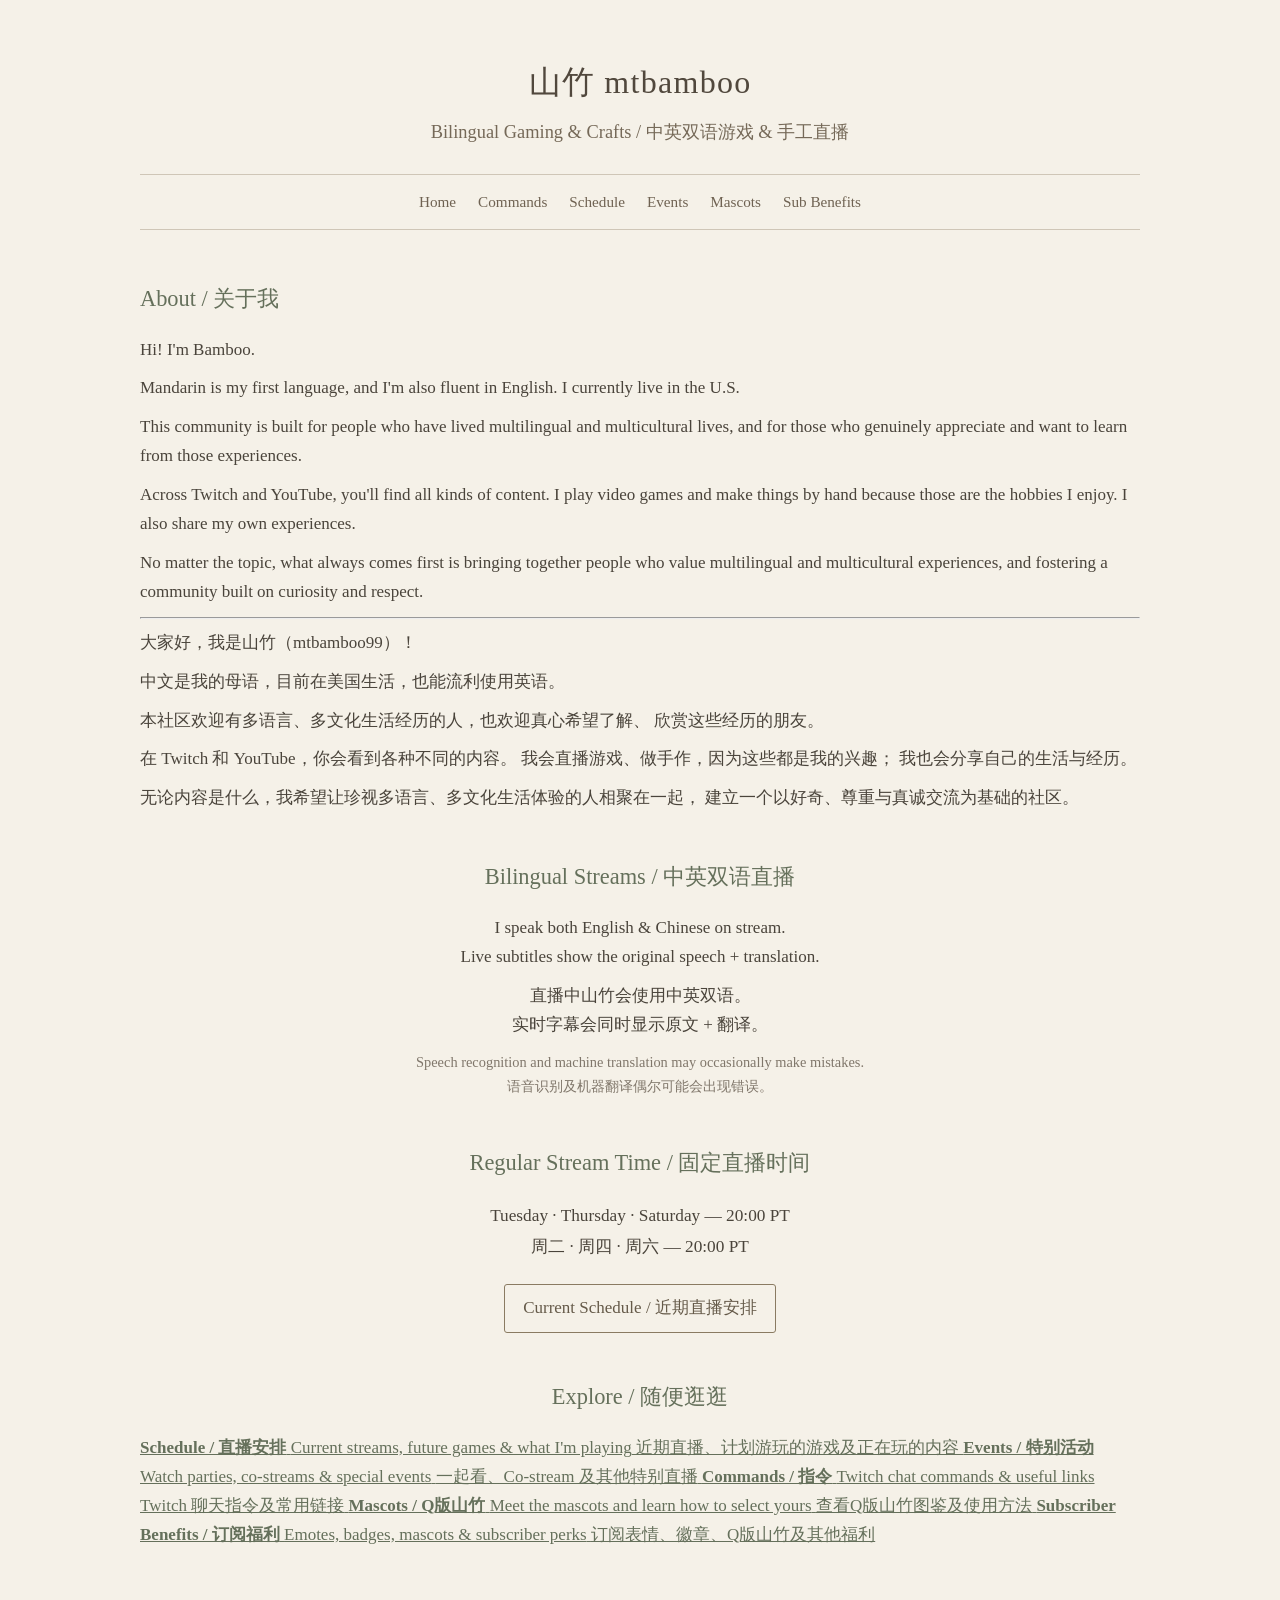
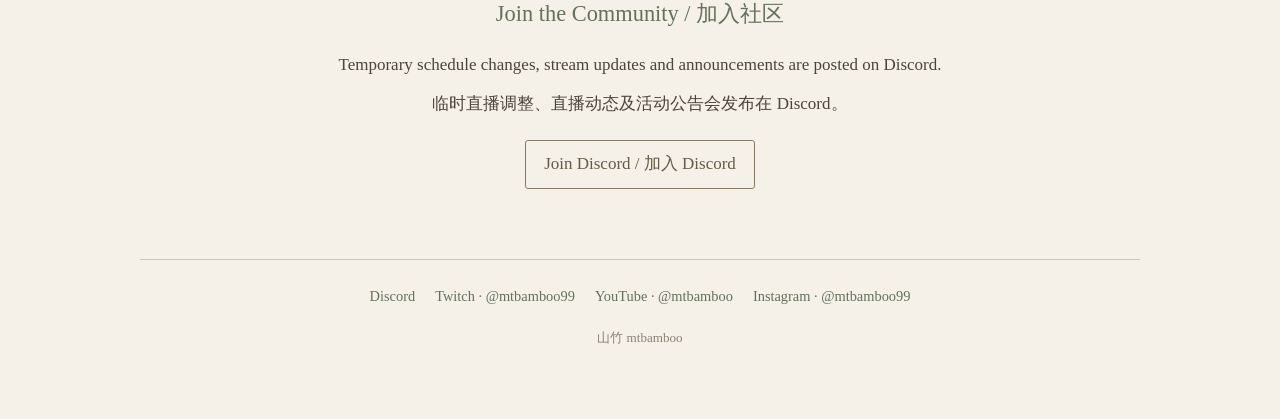
==== index.html @ 740f281a "Update index.html" ====
<!DOCTYPE html>
<html lang="en">
<head>
  <meta charset="UTF-8">
  <meta name="viewport" content="width=device-width, initial-scale=1.0">

  <title>山竹 mtbamboo</title>

  <link rel="stylesheet" href="styles.css">
</head>

<body>

  <div class="page">

    <header>

      <h1 class="site-name">山竹 mtbamboo</h1>

      <p class="page-title">
        Bilingual Gaming & Crafts / 中英双语游戏 & 手工直播
      </p>

      <nav>
        <a href="index.html">Home</a>
        <a href="commands.html">Commands</a>
        <a href="schedule.html">Schedule</a>
        <a href="events.html">Events</a>
        <a href="mascots.html">Mascots</a>
        <a href="subbenefits.html">Sub Benefits</a>
      </nav>

    </header>


    <main>

      <!-- =========================
           About
           ========================= -->

      <section>

        <h2>About / 关于我</h2>

        <p>
          Hi! I'm Bamboo.
        </p>

        <p>
          Mandarin is my first language, and I'm also fluent in English.
          I currently live in the U.S.
        </p>

        <p>
          This community is built for people who have lived multilingual
          and multicultural lives, and for those who genuinely appreciate
          and want to learn from those experiences.
        </p>

        <p>
          Across Twitch and YouTube, you'll find all kinds of content.
          I play video games and make things by hand because those are the
          hobbies I enjoy. I also share my own experiences.
        </p>

        <p>
          No matter the topic, what always comes first is bringing together
          people who value multilingual and multicultural experiences, and
          fostering a community built on curiosity and respect.
        </p>

        <hr>

        <p>
          大家好，我是山竹（mtbamboo99）！
        </p>

        <p>
          中文是我的母语，目前在美国生活，也能流利使用英语。
        </p>

        <p>
          本社区欢迎有多语言、多文化生活经历的人，也欢迎真心希望了解、
          欣赏这些经历的朋友。
        </p>

        <p>
          在 Twitch 和 YouTube，你会看到各种不同的内容。
          我会直播游戏、做手作，因为这些都是我的兴趣；
          我也会分享自己的生活与经历。
        </p>

        <p>
          无论内容是什么，我希望让珍视多语言、多文化生活体验的人相聚在一起，
          建立一个以好奇、尊重与真诚交流为基础的社区。
        </p>

      </section>


      <!-- =========================
           Bilingual Streams
           ========================= -->

      <section class="center">

        <h2>Bilingual Streams / 中英双语直播</h2>

        <p>
          I speak both English & Chinese on stream.<br>
          Live subtitles show the original speech + translation.
        </p>

        <p>
          直播中山竹会使用中英双语。<br>
          实时字幕会同时显示原文 + 翻译。
        </p>

        <p class="note">
          Speech recognition and machine translation may occasionally make mistakes.<br>
          语音识别及机器翻译偶尔可能会出现错误。
        </p>

      </section>


      <!-- =========================
           Schedule
           ========================= -->

      <section class="center">

        <h2>Regular Stream Time / 固定直播时间</h2>

        <p class="schedule-time">
          Tuesday · Thursday · Saturday — 20:00 PT<br>
          周二 · 周四 · 周六 — 20:00 PT
        </p>

        <a
          class="button"
          href="schedule.html"
        >
          Current Schedule / 近期直播安排
        </a>

      </section>


      <!-- =========================
           Explore
           ========================= -->

      <section>

        <h2 class="center">Explore / 随便逛逛</h2>

        <div class="home-links">

          <a class="home-card" href="schedule.html">
            <strong>Schedule / 直播安排</strong>
            <span>Current streams, future games & what I'm playing</span>
            <span>近期直播、计划游玩的游戏及正在玩的内容</span>
          </a>

          <a class="home-card" href="events.html">
            <strong>Events / 特别活动</strong>
            <span>Watch parties, co-streams & special events</span>
            <span>一起看、Co-stream 及其他特别直播</span>
          </a>

          <a class="home-card" href="commands.html">
            <strong>Commands / 指令</strong>
            <span>Twitch chat commands & useful links</span>
            <span>Twitch 聊天指令及常用链接</span>
          </a>

          <a class="home-card" href="mascots.html">
            <strong>Mascots / Q版山竹</strong>
            <span>Meet the mascots and learn how to select yours</span>
            <span>查看Q版山竹图鉴及使用方法</span>
          </a>

          <a class="home-card" href="subbenefits.html">
            <strong>Subscriber Benefits / 订阅福利</strong>
            <span>Emotes, badges, mascots & subscriber perks</span>
            <span>订阅表情、徽章、Q版山竹及其他福利</span>
          </a>

        </div>

      </section>


      <!-- =========================
           Community
           ========================= -->

      <section class="center">

        <h2>Join the Community / 加入社区</h2>

        <p>
          Temporary schedule changes, stream updates and announcements
          are posted on Discord.
        </p>

        <p>
          临时直播调整、直播动态及活动公告会发布在 Discord。
        </p>

        <a
          class="button"
          href="https://discord.gg/hU6yxUSvFk"
          target="_blank"
          rel="noopener noreferrer"
        >
          Join Discord / 加入 Discord
        </a>

      </section>

    </main>


    <footer class="site-footer">

      <div class="footer-socials">

        <a
          href="https://discord.gg/hU6yxUSvFk"
          target="_blank"
          rel="noopener noreferrer"
        >
          Discord
        </a>

        <a
          href="https://www.twitch.tv/mtbamboo99"
          target="_blank"
          rel="noopener noreferrer"
        >
          Twitch · @mtbamboo99
        </a>

        <a
          href="https://www.youtube.com/@mtbamboo"
          target="_blank"
          rel="noopener noreferrer"
        >
          YouTube · @mtbamboo
        </a>

        <a
          href="https://www.instagram.com/mtbamboo99/"
          target="_blank"
          rel="noopener noreferrer"
        >
          Instagram · @mtbamboo99
        </a>

      </div>

      <p class="footer-name">
        山竹 mtbamboo
      </p>

    </footer>

  </div>

</body>
</html>
---- styles.css ----
/* =========================================
   山竹 mtbamboo — Shared Website Styles
   ========================================= */


/* ---------- Basic Page ---------- */

* {
  box-sizing: border-box;
}

html {
  scroll-behavior: smooth;
}

body {
  margin: 0;
  padding: 0;

  background: #f5f1e8;
  color: #4a443b;

  font-family: Georgia, "Times New Roman", serif;
  font-size: 17px;
  line-height: 1.7;
}


/* ---------- Main Container ---------- */

.page {
  width: min(100% - 40px, 1000px);
  margin: 0 auto;
  padding: 55px 0 70px;
}


/* ---------- Header ---------- */

header {
  text-align: center;
  margin-bottom: 50px;
}

.site-name {
  margin: 0;

  color: #51483d;

  font-size: 2rem;
  font-weight: normal;
  letter-spacing: 0.04em;
}

.page-title {
  margin: 8px 0 0;

  color: #756958;

  font-size: 1.15rem;
  font-weight: normal;
}


/* ---------- Navigation ---------- */

nav {
  display: flex;
  justify-content: center;
  flex-wrap: wrap;

  gap: 8px 22px;

  margin-top: 25px;
  padding: 14px 0;

  border-top: 1px solid #cfc6b7;
  border-bottom: 1px solid #cfc6b7;
}

nav a {
  color: #6f6252;

  text-decoration: none;
  font-size: 0.95rem;

  transition:
    color 0.2s ease,
    opacity 0.2s ease;
}

nav a:hover {
  color: #65705b;
}


/* ---------- Main Content ---------- */

main {
  width: 100%;
}

section {
  margin: 45px 0;
}

h1,
h2,
h3 {
  font-weight: normal;
}

h2 {
  margin: 0 0 18px;

  color: #65705b;

  font-size: 1.4rem;
}

h3 {
  color: #756958;
}

p {
  margin: 10px 0;
}


/* ---------- Links ---------- */

a {
  color: #65705b;
}

a:hover {
  color: #4f5947;
}


/* ---------- Images ---------- */

.content-image {
  display: block;

  width: 100%;
  max-width: 100%;

  height: auto;

  margin: 30px auto;

  border-radius: 4px;
}


/* ---------- Intro / Centered Content ---------- */

.intro {
  max-width: 750px;

  margin: 0 auto 35px;

  text-align: center;
}

.center {
  text-align: center;
}


/* ---------- Commands ---------- */

.command-list {
  max-width: 760px;
  margin: 0 auto;
}

.command {
  padding: 20px 0;

  border-bottom: 1px solid #d8d0c3;
}

.command:last-child {
  border-bottom: none;
}

.command-name {
  margin-bottom: 3px;

  color: #65705b;

  font-size: 1.08rem;
  font-weight: bold;
}

.note {
  margin-top: 4px;

  color: #80776b;

  font-size: 0.9rem;
}


/* ---------- Code / Commands ---------- */

code {
  padding: 2px 5px;

  background: #ebe5da;
  color: #65705b;

  border-radius: 3px;

  font-family:
    "Courier New",
    monospace;

  font-size: 0.92em;
}


/* ---------- Lists ---------- */

ul {
  padding-left: 24px;
}

li {
  margin: 6px 0;
}


/* ---------- Buttons ---------- */

.button {
  display: inline-block;

  margin-top: 12px;
  padding: 9px 18px;

  border: 1px solid #8a7b62;
  border-radius: 3px;

  color: #655a49;

  text-decoration: none;

  transition:
    background 0.2s ease,
    color 0.2s ease;
}

.button:hover {
  background: #8a7b62;
  color: #ffffff;
}


/* ---------- Schedule / Game Lists ---------- */

.schedule-time {
  font-size: 1.08rem;
  line-height: 1.8;
}

.game-list {
  display: flex;
  flex-direction: column;

  gap: 14px;

  margin-top: 24px;
}

.game-card {
  padding: 18px 20px;

  background: rgba(117, 105, 88, 0.07);

  border: 1px solid #d8d0c3;
  border-radius: 6px;
}

.game-card-header {
  display: flex;
  align-items: flex-start;
  justify-content: space-between;

  gap: 20px;
}

.game-card h3 {
  margin: 0;

  font-size: 1.05rem;
}

.game-card h3 a {
  color: #65705b;
  text-decoration: none;
}

.game-card h3 a:hover {
  color: #4f5947;
  text-decoration: underline;
}

.game-meta {
  display: flex;
  justify-content: space-between;

  gap: 20px;

  margin-top: 10px;

  color: #756f66;

  font-size: 0.9rem;
}

.game-meta strong {
  margin-right: 8px;

  color: #61594f;

  font-weight: normal;
}

.stream-status {
  flex-shrink: 0;

  padding: 3px 9px;

  border-radius: 999px;

  font-size: 0.78rem;
  white-space: nowrap;
}

.stream-yes {
  background: #e5ebe0;
  color: #57644f;
}

.stream-unsure {
  background: #ece5d8;
  color: #776953;
}

.game-list-note {
  margin-top: 18px;
}


/* ---------- Footer ---------- */

.site-footer {
  margin-top: 70px;
  padding-top: 24px;

  border-top: 1px solid #cfc6b7;

  text-align: center;
}

.footer-socials {
  display: flex;
  justify-content: center;
  flex-wrap: wrap;

  gap: 10px 20px;
}

.footer-socials a {
  color: #65705b;

  text-decoration: none;
  font-size: 0.9rem;
}

.footer-socials a:hover {
  color: #4f5947;
  text-decoration: underline;
}

.footer-name {
  margin-top: 18px;
  margin-bottom: 0;

  color: #8a8175;

  font-size: 0.82rem;
}


/* ---------- Mobile ---------- */

@media (max-width: 600px) {

  body {
    font-size: 16px;
  }

  .page {
    width: min(100% - 28px, 1000px);
    padding-top: 35px;
  }

  header {
    margin-bottom: 35px;
  }

  .site-name {
    font-size: 1.7rem;
  }

  nav {
    gap: 7px 15px;
  }

  nav a {
    font-size: 0.9rem;
  }

  section {
    margin: 32px 0;
  }

  .command {
    padding: 16px 0;
  }

  .game-card {
    padding: 16px;
  }

  .game-card-header {
    flex-direction: column;

    gap: 8px;
  }

  .game-meta {
    flex-direction: column;

    gap: 3px;
  }

  .footer-socials {
    flex-direction: column;

    gap: 7px;
  }

}
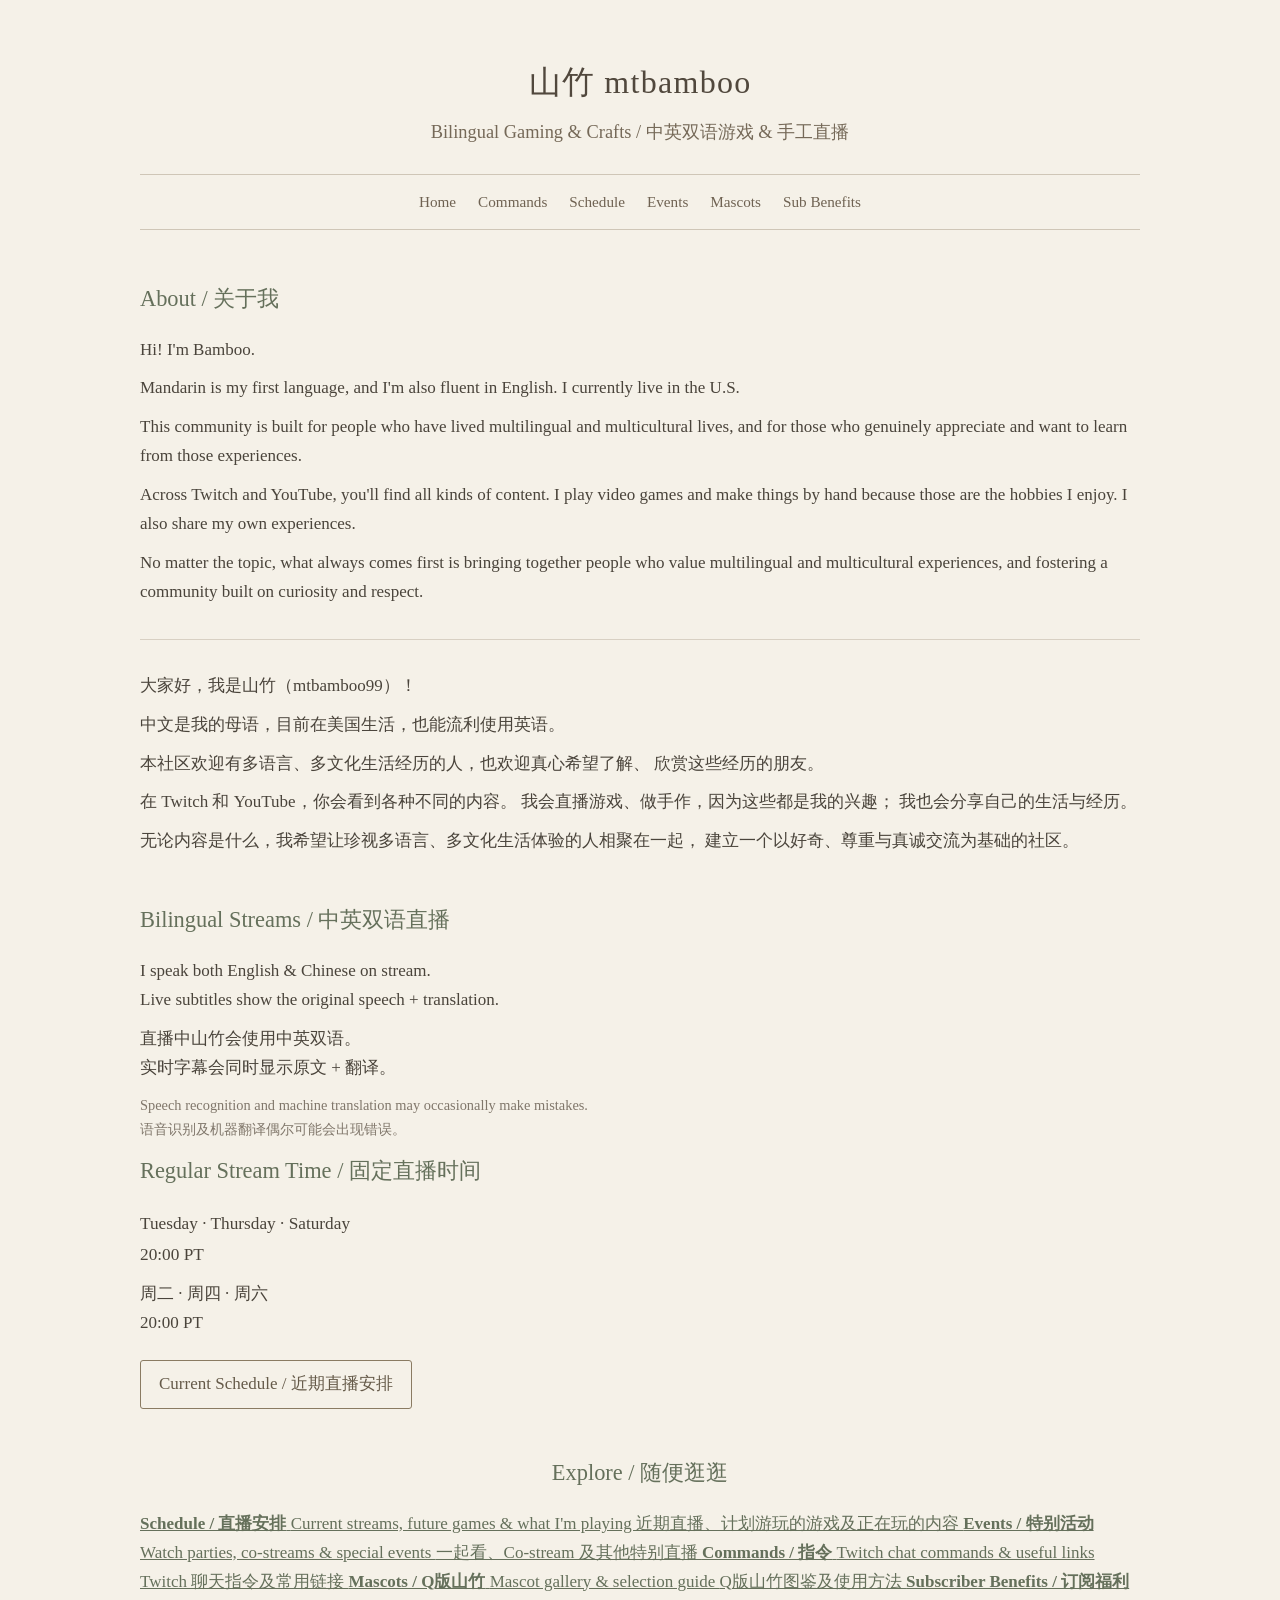
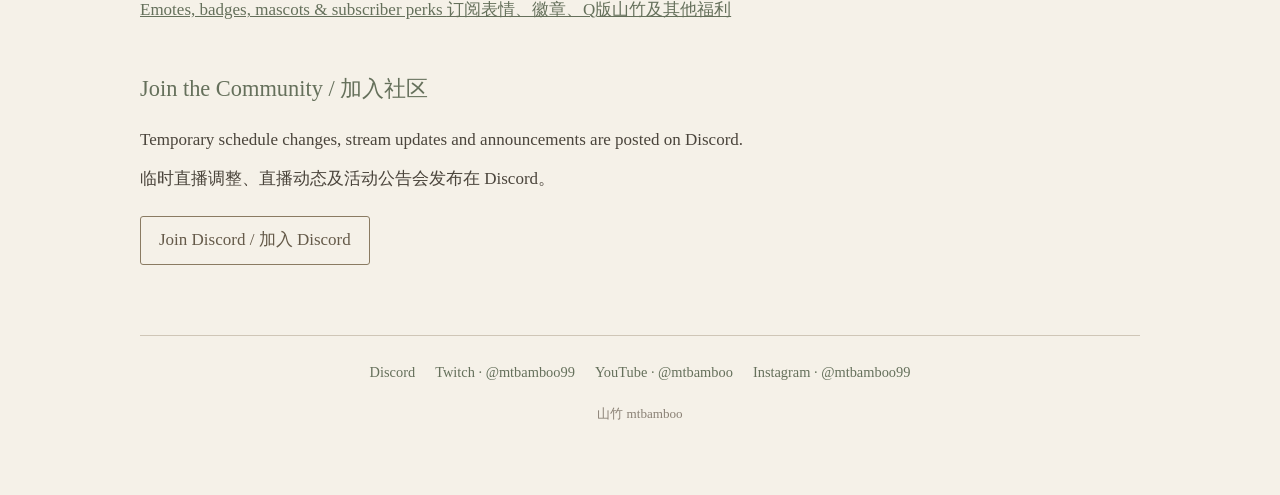
==== commit 60acffd6: "Update index.html" ====
--- a/index.html
+++ b/index.html
@@ -12,6 +12,10 @@
 <body>
 
   <div class="page">
+
+    <!-- =========================
+         Header
+         ========================= -->
 
     <header>
 
@@ -100,50 +104,59 @@
 
 
       <!-- =========================
-           Bilingual Streams
+           Stream Info
            ========================= -->
 
-      <section class="center">
-
-        <h2>Bilingual Streams / 中英双语直播</h2>
-
-        <p>
-          I speak both English & Chinese on stream.<br>
-          Live subtitles show the original speech + translation.
-        </p>
-
-        <p>
-          直播中山竹会使用中英双语。<br>
-          实时字幕会同时显示原文 + 翻译。
-        </p>
-
-        <p class="note">
-          Speech recognition and machine translation may occasionally make mistakes.<br>
-          语音识别及机器翻译偶尔可能会出现错误。
-        </p>
-
-      </section>
-
-
-      <!-- =========================
-           Schedule
-           ========================= -->
-
-      <section class="center">
-
-        <h2>Regular Stream Time / 固定直播时间</h2>
-
-        <p class="schedule-time">
-          Tuesday · Thursday · Saturday — 20:00 PT<br>
-          周二 · 周四 · 周六 — 20:00 PT
-        </p>
-
-        <a
-          class="button"
-          href="schedule.html"
-        >
-          Current Schedule / 近期直播安排
-        </a>
+      <section>
+
+        <div class="info-grid">
+
+          <div class="info-card">
+
+            <h2>Bilingual Streams / 中英双语直播</h2>
+
+            <p>
+              I speak both English & Chinese on stream.<br>
+              Live subtitles show the original speech + translation.
+            </p>
+
+            <p>
+              直播中山竹会使用中英双语。<br>
+              实时字幕会同时显示原文 + 翻译。
+            </p>
+
+            <p class="note">
+              Speech recognition and machine translation may occasionally make mistakes.<br>
+              语音识别及机器翻译偶尔可能会出现错误。
+            </p>
+
+          </div>
+
+
+          <div class="info-card">
+
+            <h2>Regular Stream Time / 固定直播时间</h2>
+
+            <p class="schedule-time">
+              Tuesday · Thursday · Saturday<br>
+              20:00 PT
+            </p>
+
+            <p>
+              周二 · 周四 · 周六<br>
+              20:00 PT
+            </p>
+
+            <a
+              class="button"
+              href="schedule.html"
+            >
+              Current Schedule / 近期直播安排
+            </a>
+
+          </div>
+
+        </div>
 
       </section>
 
@@ -159,33 +172,77 @@
         <div class="home-links">
 
           <a class="home-card" href="schedule.html">
+
             <strong>Schedule / 直播安排</strong>
-            <span>Current streams, future games & what I'm playing</span>
-            <span>近期直播、计划游玩的游戏及正在玩的内容</span>
-          </a>
+
+            <span>
+              Current streams, future games & what I'm playing
+            </span>
+
+            <span>
+              近期直播、计划游玩的游戏及正在玩的内容
+            </span>
+
+          </a>
+
 
           <a class="home-card" href="events.html">
+
             <strong>Events / 特别活动</strong>
-            <span>Watch parties, co-streams & special events</span>
-            <span>一起看、Co-stream 及其他特别直播</span>
-          </a>
+
+            <span>
+              Watch parties, co-streams & special events
+            </span>
+
+            <span>
+              一起看、Co-stream 及其他特别直播
+            </span>
+
+          </a>
+
 
           <a class="home-card" href="commands.html">
+
             <strong>Commands / 指令</strong>
-            <span>Twitch chat commands & useful links</span>
-            <span>Twitch 聊天指令及常用链接</span>
-          </a>
+
+            <span>
+              Twitch chat commands & useful links
+            </span>
+
+            <span>
+              Twitch 聊天指令及常用链接
+            </span>
+
+          </a>
+
 
           <a class="home-card" href="mascots.html">
+
             <strong>Mascots / Q版山竹</strong>
-            <span>Meet the mascots and learn how to select yours</span>
-            <span>查看Q版山竹图鉴及使用方法</span>
-          </a>
+
+            <span>
+              Mascot gallery & selection guide
+            </span>
+
+            <span>
+              Q版山竹图鉴及使用方法
+            </span>
+
+          </a>
+
 
           <a class="home-card" href="subbenefits.html">
+
             <strong>Subscriber Benefits / 订阅福利</strong>
-            <span>Emotes, badges, mascots & subscriber perks</span>
-            <span>订阅表情、徽章、Q版山竹及其他福利</span>
+
+            <span>
+              Emotes, badges, mascots & subscriber perks
+            </span>
+
+            <span>
+              订阅表情、徽章、Q版山竹及其他福利
+            </span>
+
           </a>
 
         </div>
@@ -197,7 +254,7 @@
            Community
            ========================= -->
 
-      <section class="center">
+      <section class="community-card">
 
         <h2>Join the Community / 加入社区</h2>
 
@@ -223,6 +280,10 @@
 
     </main>
 
+
+    <!-- =========================
+         Footer
+         ========================= -->
 
     <footer class="site-footer">
 
--- a/styles.css
+++ b/styles.css
@@ -126,6 +126,15 @@
   margin: 10px 0;
 }
 
+/* ---------- Horizontal Divider ---------- */
+
+hr {
+  margin: 32px 0;
+
+  border: 0;
+  border-top: 1px solid #d8d0c3;
+}
+
 
 /* ---------- Links ---------- */
 
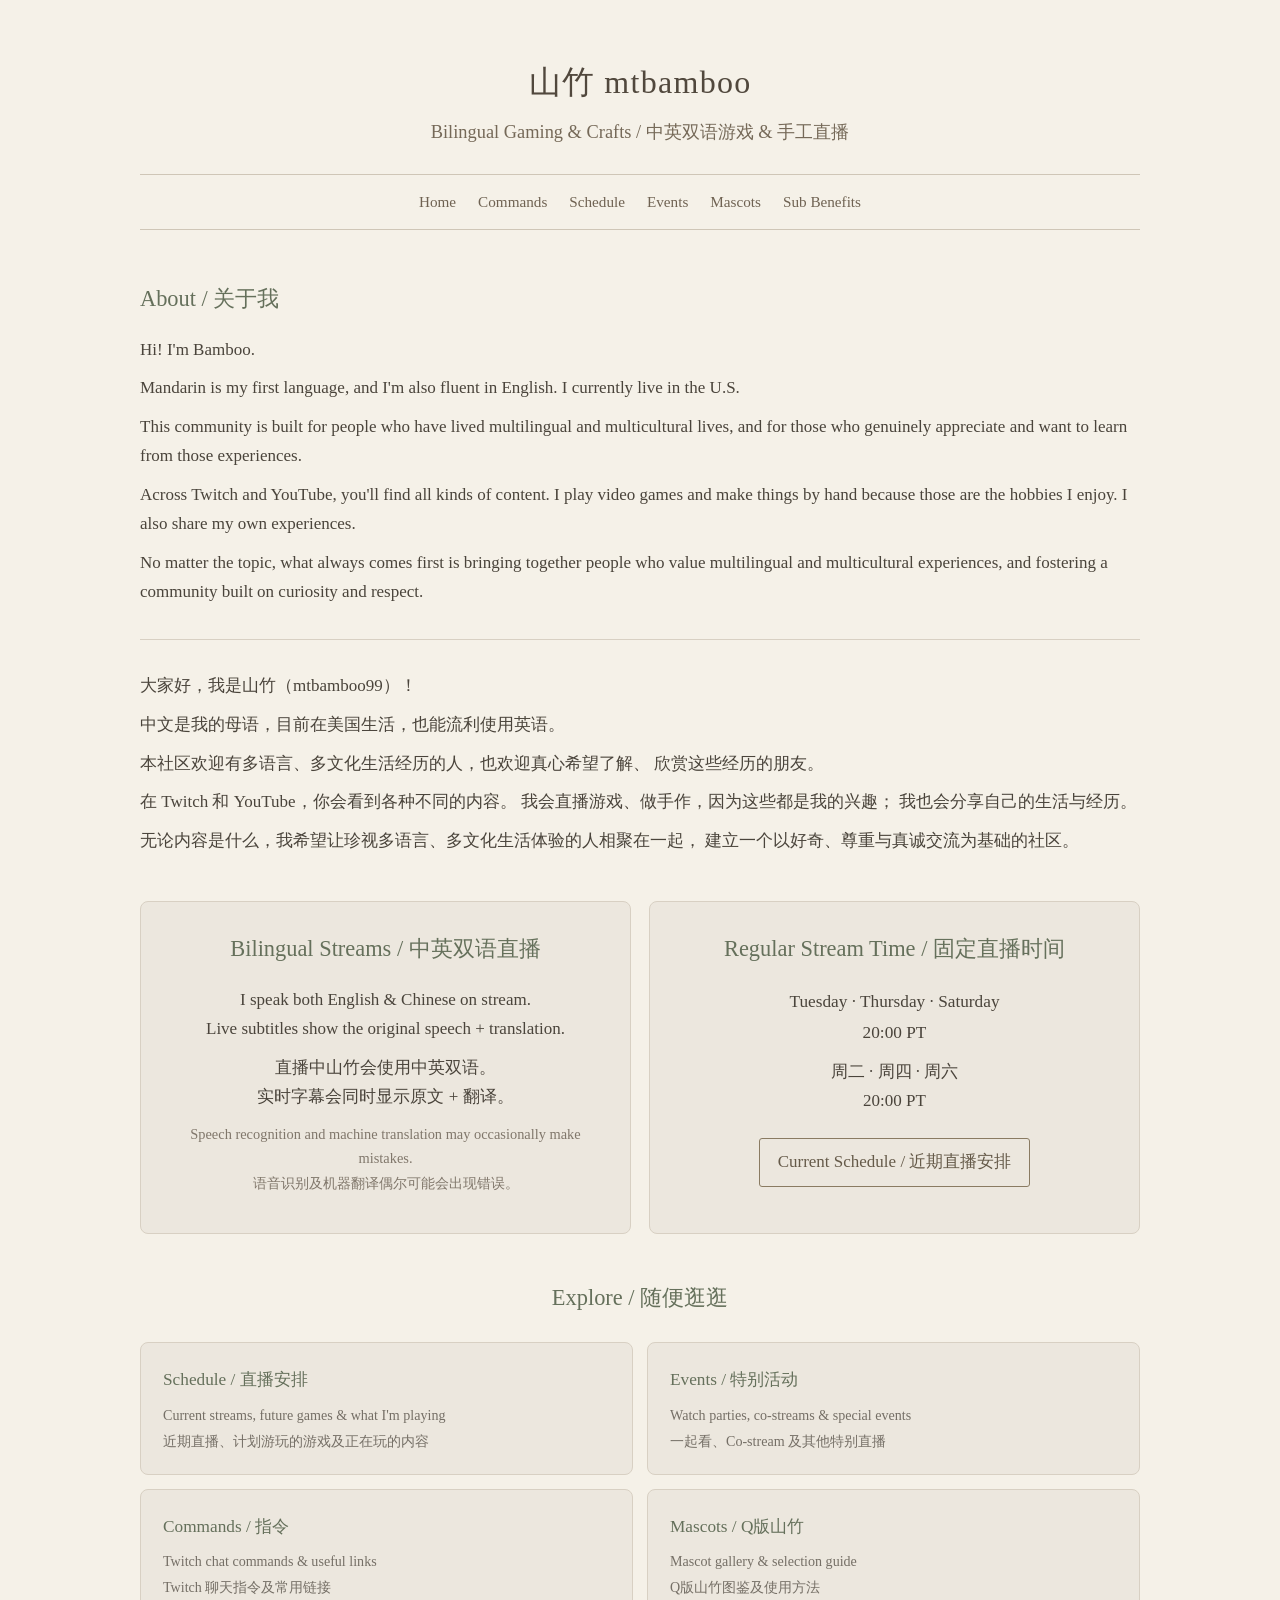
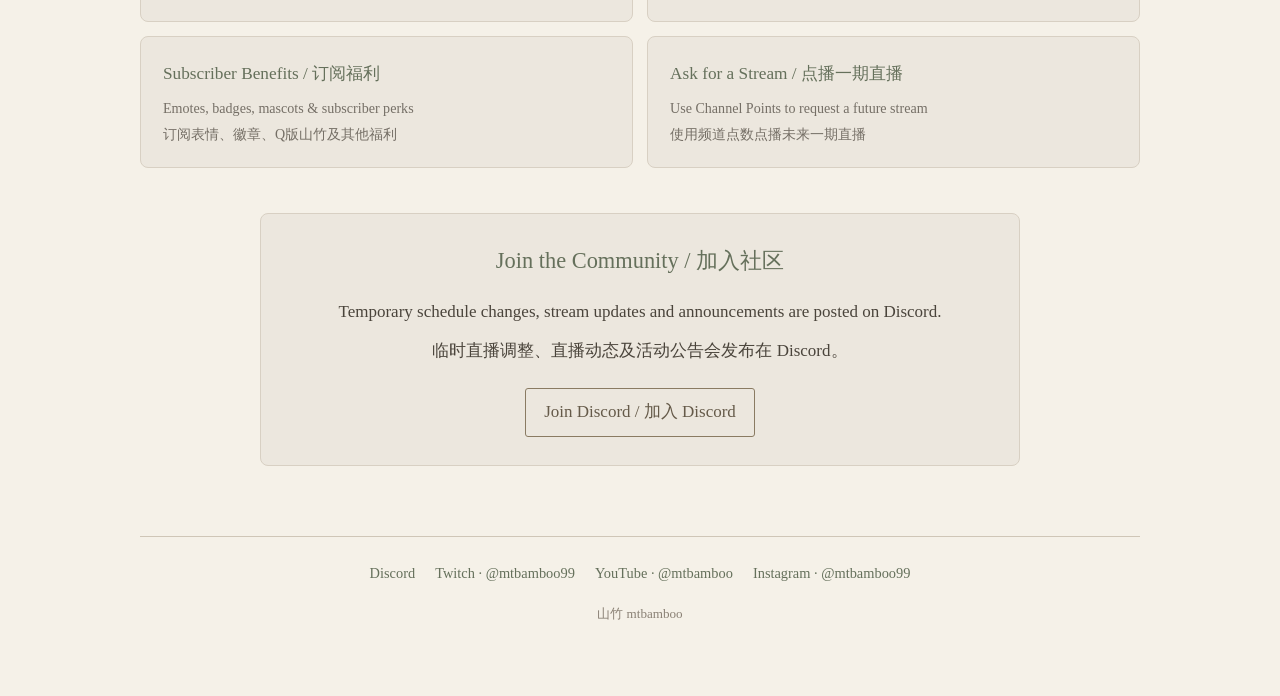
==== commit e1d70154: "Update index.html" ====
--- a/index.html
+++ b/index.html
@@ -171,6 +171,9 @@
 
         <div class="home-links">
 
+
+          <!-- Schedule -->
+
           <a class="home-card" href="schedule.html">
 
             <strong>Schedule / 直播安排</strong>
@@ -186,6 +189,8 @@
           </a>
 
 
+          <!-- Events -->
+
           <a class="home-card" href="events.html">
 
             <strong>Events / 特别活动</strong>
@@ -201,6 +206,8 @@
           </a>
 
 
+          <!-- Commands -->
+
           <a class="home-card" href="commands.html">
 
             <strong>Commands / 指令</strong>
@@ -216,6 +223,8 @@
           </a>
 
 
+          <!-- Mascots -->
+
           <a class="home-card" href="mascots.html">
 
             <strong>Mascots / Q版山竹</strong>
@@ -231,6 +240,8 @@
           </a>
 
 
+          <!-- Subscriber Benefits -->
+
           <a class="home-card" href="subbenefits.html">
 
             <strong>Subscriber Benefits / 订阅福利</strong>
@@ -244,6 +255,24 @@
             </span>
 
           </a>
+
+
+          <!-- Ask for a Stream -->
+
+          <a class="home-card" href="requeststream.html">
+
+            <strong>Ask for a Stream / 点播一期直播</strong>
+
+            <span>
+              Use Channel Points to request a future stream
+            </span>
+
+            <span>
+              使用频道点数点播未来一期直播
+            </span>
+
+          </a>
+
 
         </div>
 
--- a/styles.css
+++ b/styles.css
@@ -126,6 +126,7 @@
   margin: 10px 0;
 }
 
+
 /* ---------- Horizontal Divider ---------- */
 
 hr {
@@ -364,6 +365,101 @@
 }
 
 
+/* ---------- Home Page ---------- */
+
+.info-grid {
+  display: grid;
+  grid-template-columns: repeat(2, 1fr);
+
+  gap: 18px;
+}
+
+.info-card,
+.community-card {
+  padding: 28px;
+
+  background: rgba(117, 105, 88, 0.07);
+
+  border: 1px solid #d8d0c3;
+  border-radius: 8px;
+}
+
+.info-card {
+  text-align: center;
+}
+
+.info-card h2,
+.community-card h2 {
+  margin-top: 0;
+}
+
+.home-links {
+  display: grid;
+  grid-template-columns: repeat(2, 1fr);
+
+  gap: 14px;
+
+  margin-top: 25px;
+}
+
+.home-card {
+  display: flex;
+  flex-direction: column;
+
+  gap: 5px;
+
+  padding: 22px;
+
+  background: rgba(117, 105, 88, 0.07);
+
+  border: 1px solid #d8d0c3;
+  border-radius: 8px;
+
+  color: #4a443b;
+
+  text-decoration: none;
+
+  transition:
+    background 0.2s ease,
+    border-color 0.2s ease,
+    transform 0.2s ease;
+}
+
+.home-card:hover {
+  background: rgba(117, 105, 88, 0.12);
+  border-color: #bdb3a3;
+
+  color: #4a443b;
+
+  transform: translateY(-2px);
+}
+
+.home-card strong {
+  margin-bottom: 5px;
+
+  color: #65705b;
+
+  font-size: 1.08rem;
+  font-weight: normal;
+}
+
+.home-card span {
+  color: #756f66;
+
+  font-size: 0.88rem;
+  line-height: 1.5;
+}
+
+.community-card {
+  max-width: 760px;
+
+  margin-left: auto;
+  margin-right: auto;
+
+  text-align: center;
+}
+
+
 /* ---------- Footer ---------- */
 
 .site-footer {
@@ -438,10 +534,16 @@
     margin: 32px 0;
   }
 
+
+  /* Commands */
+
   .command {
     padding: 16px 0;
   }
 
+
+  /* Schedule */
+
   .game-card {
     padding: 16px;
   }
@@ -458,6 +560,23 @@
     gap: 3px;
   }
 
+
+  /* Home Page */
+
+  .info-grid,
+  .home-links {
+    grid-template-columns: 1fr;
+  }
+
+  .info-card,
+  .community-card,
+  .home-card {
+    padding: 18px;
+  }
+
+
+  /* Footer */
+
   .footer-socials {
     flex-direction: column;
 
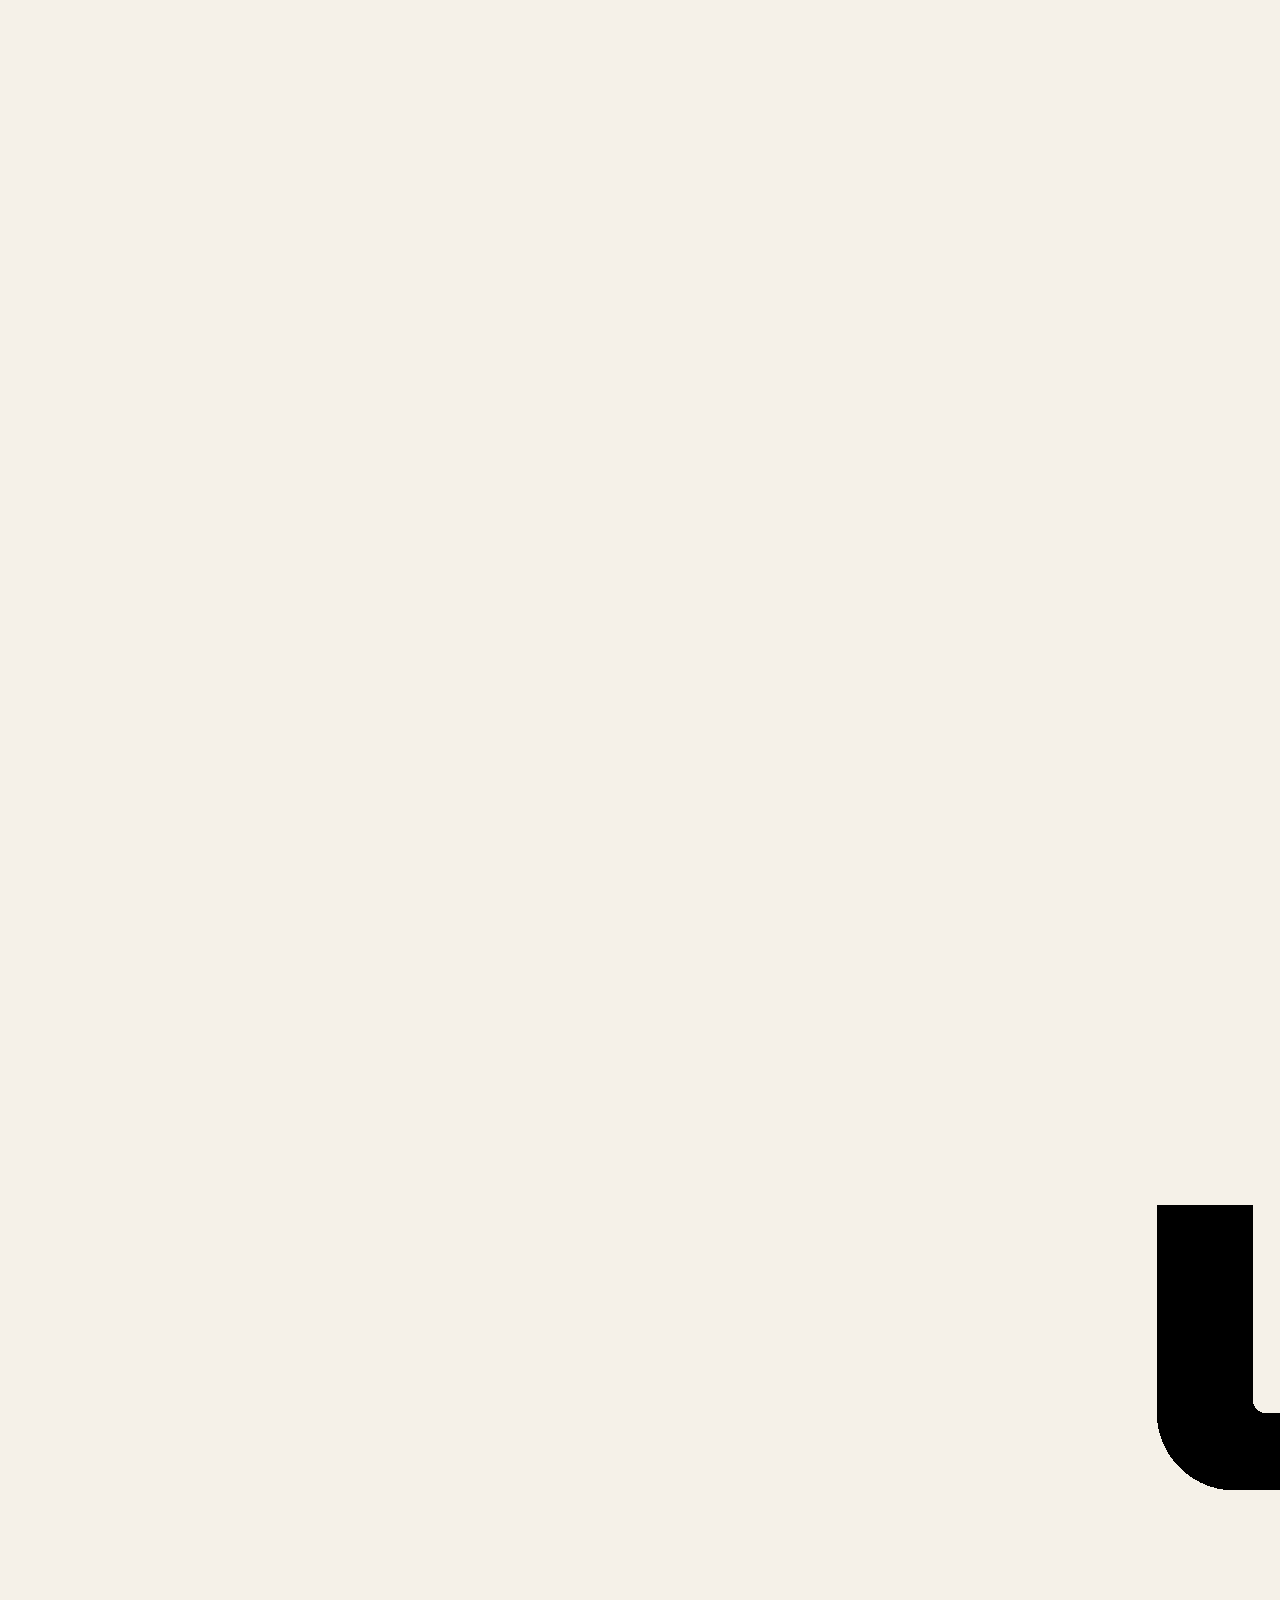
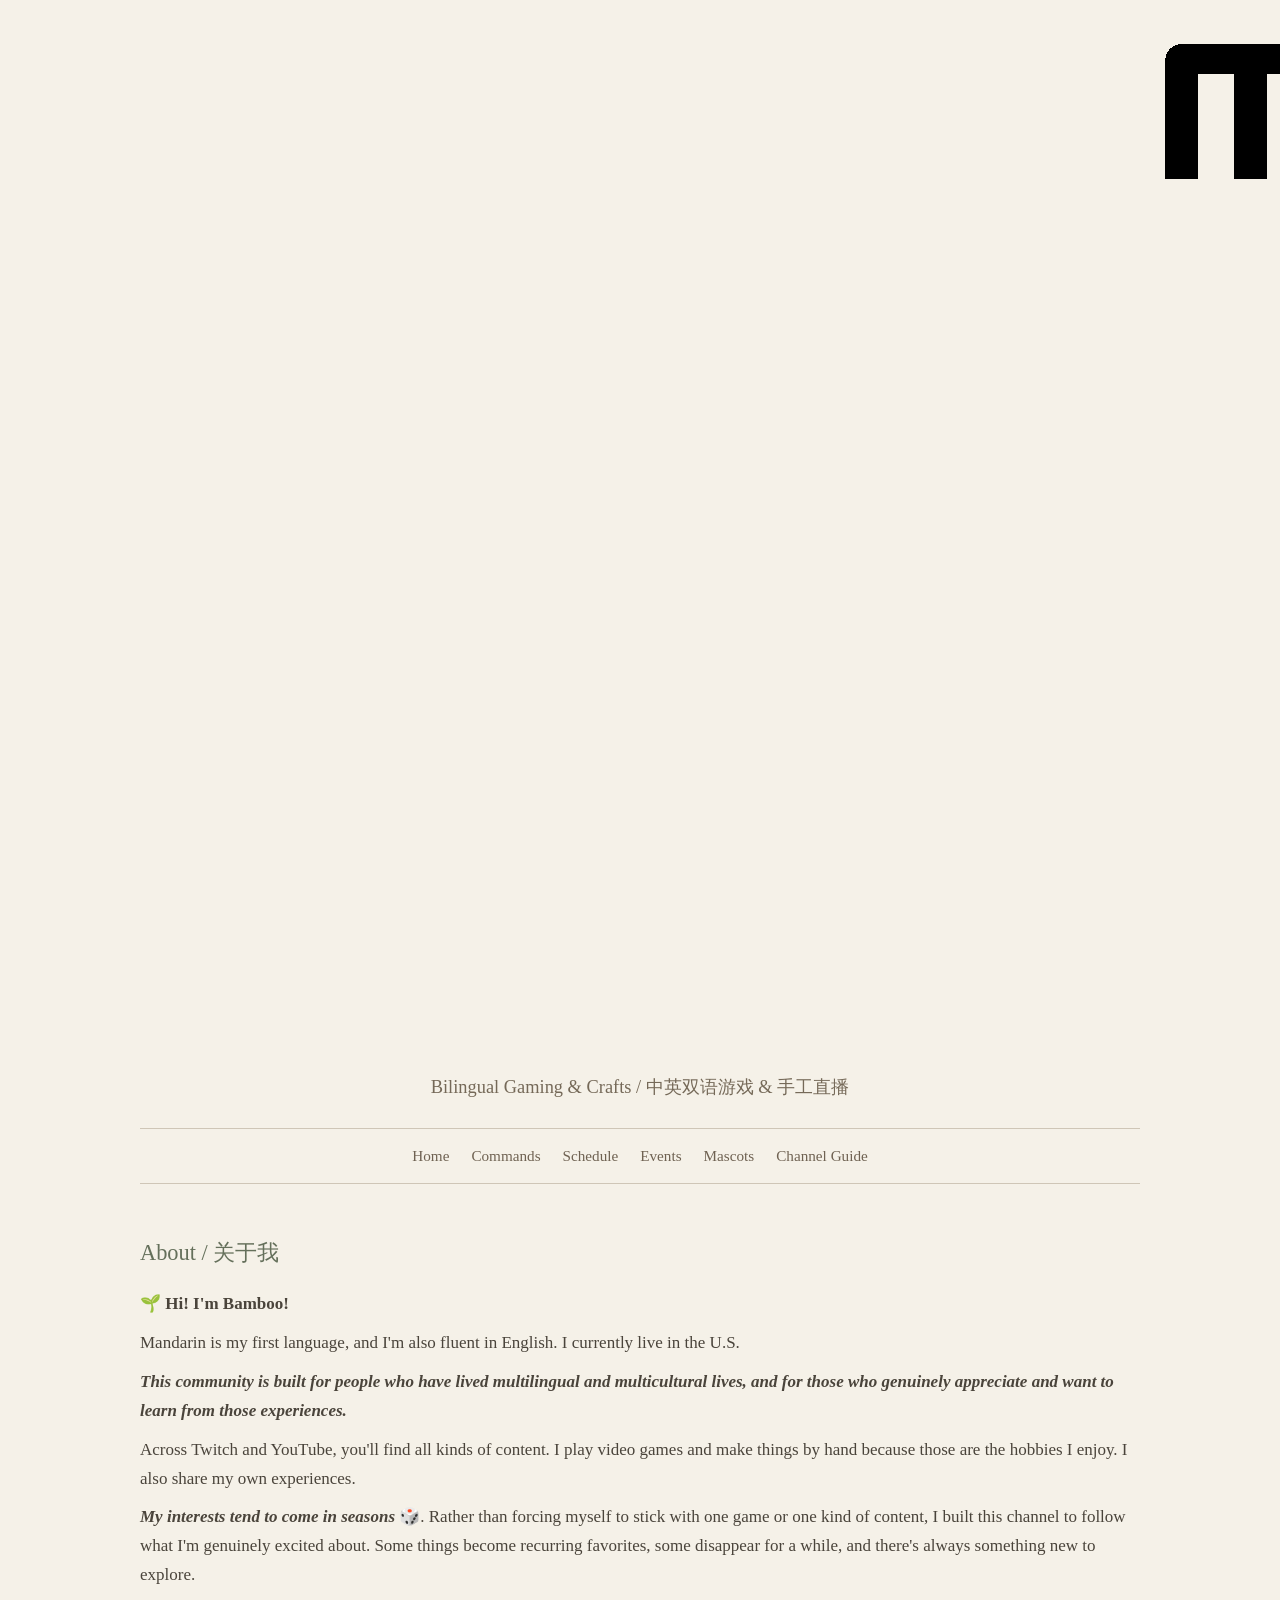
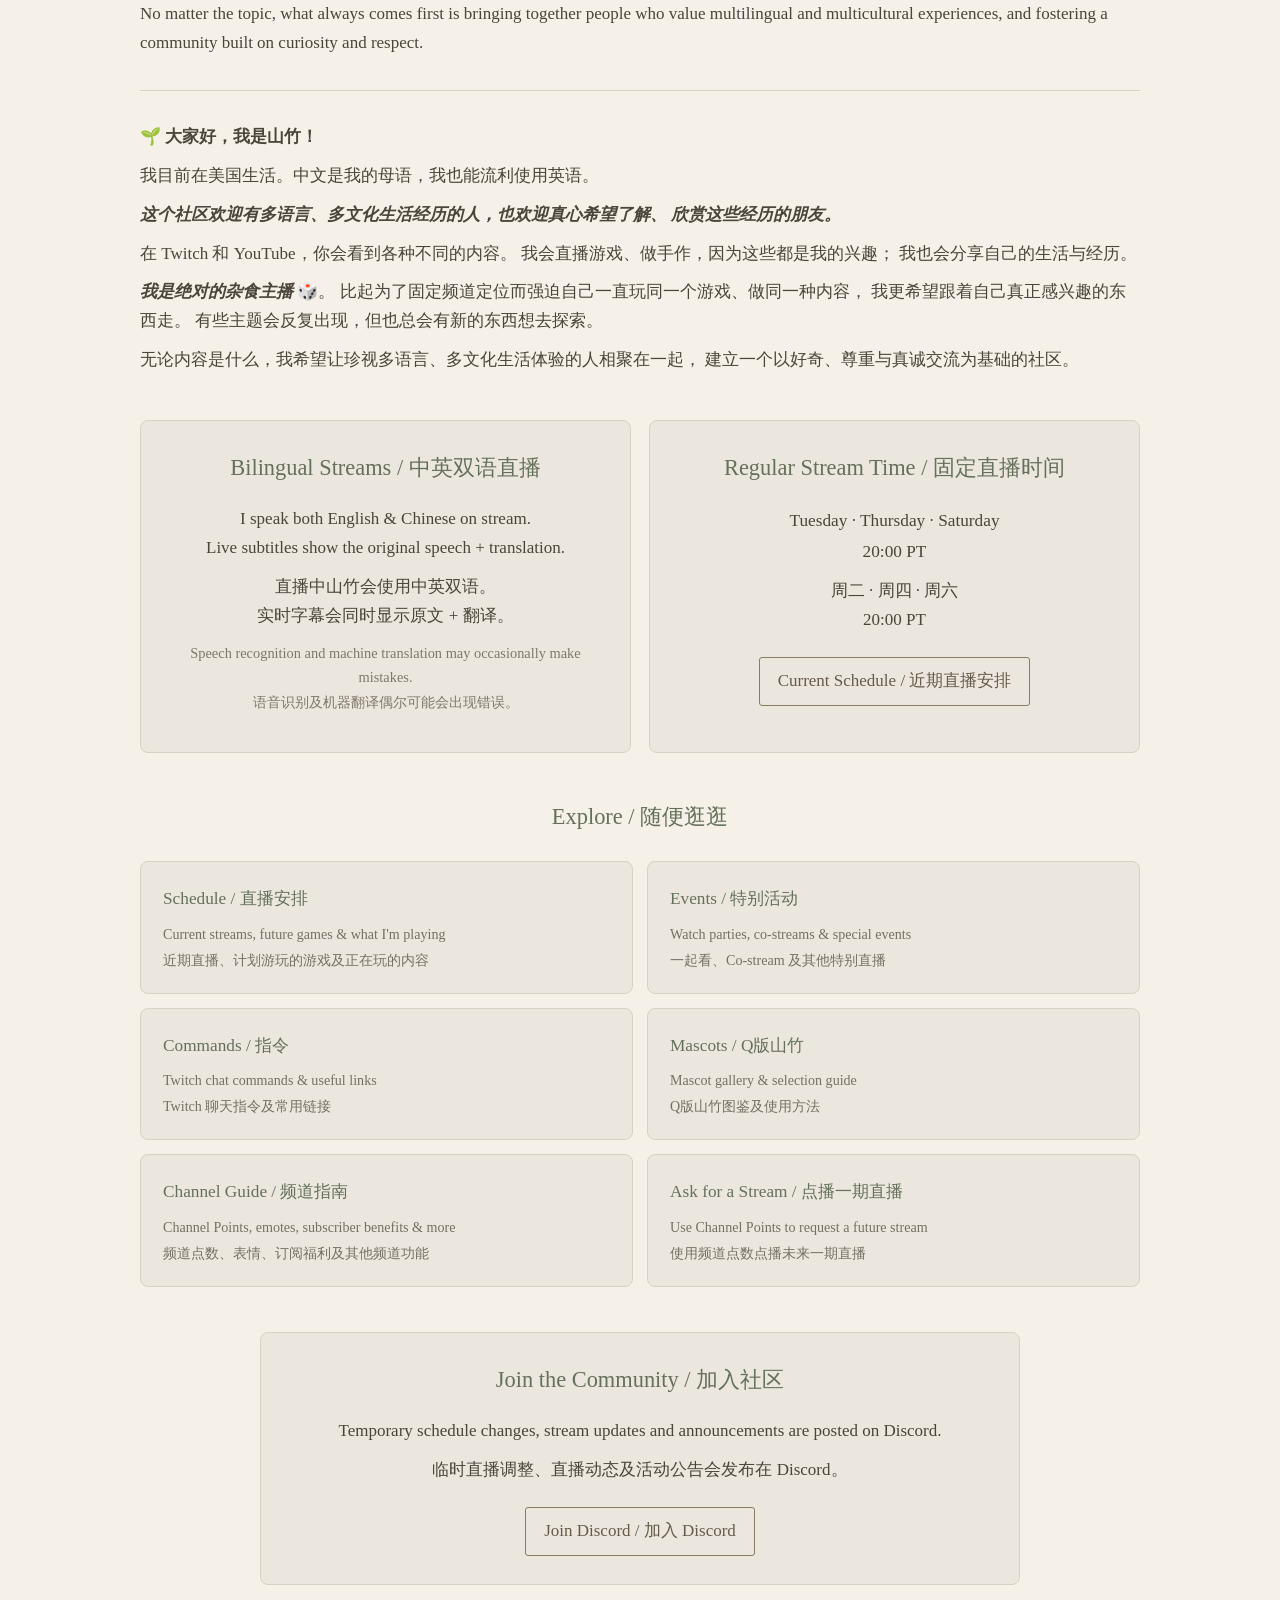
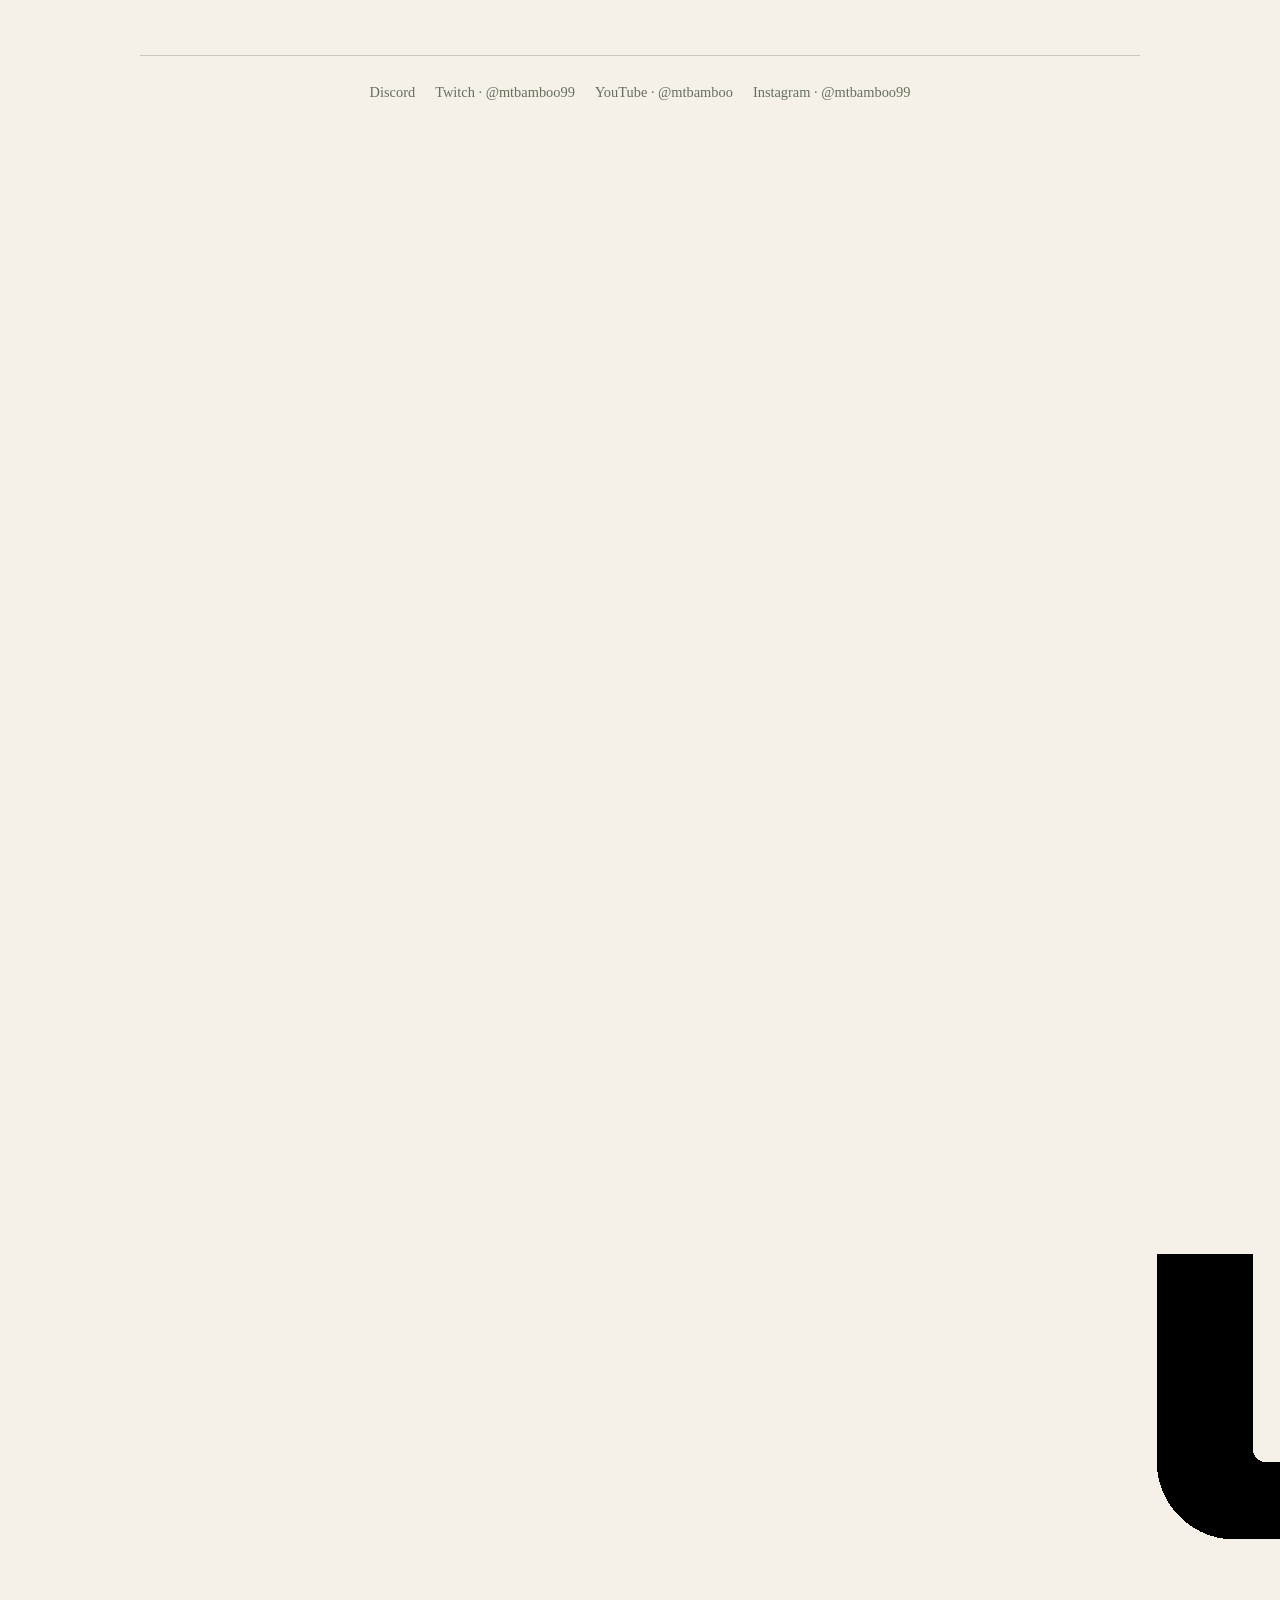
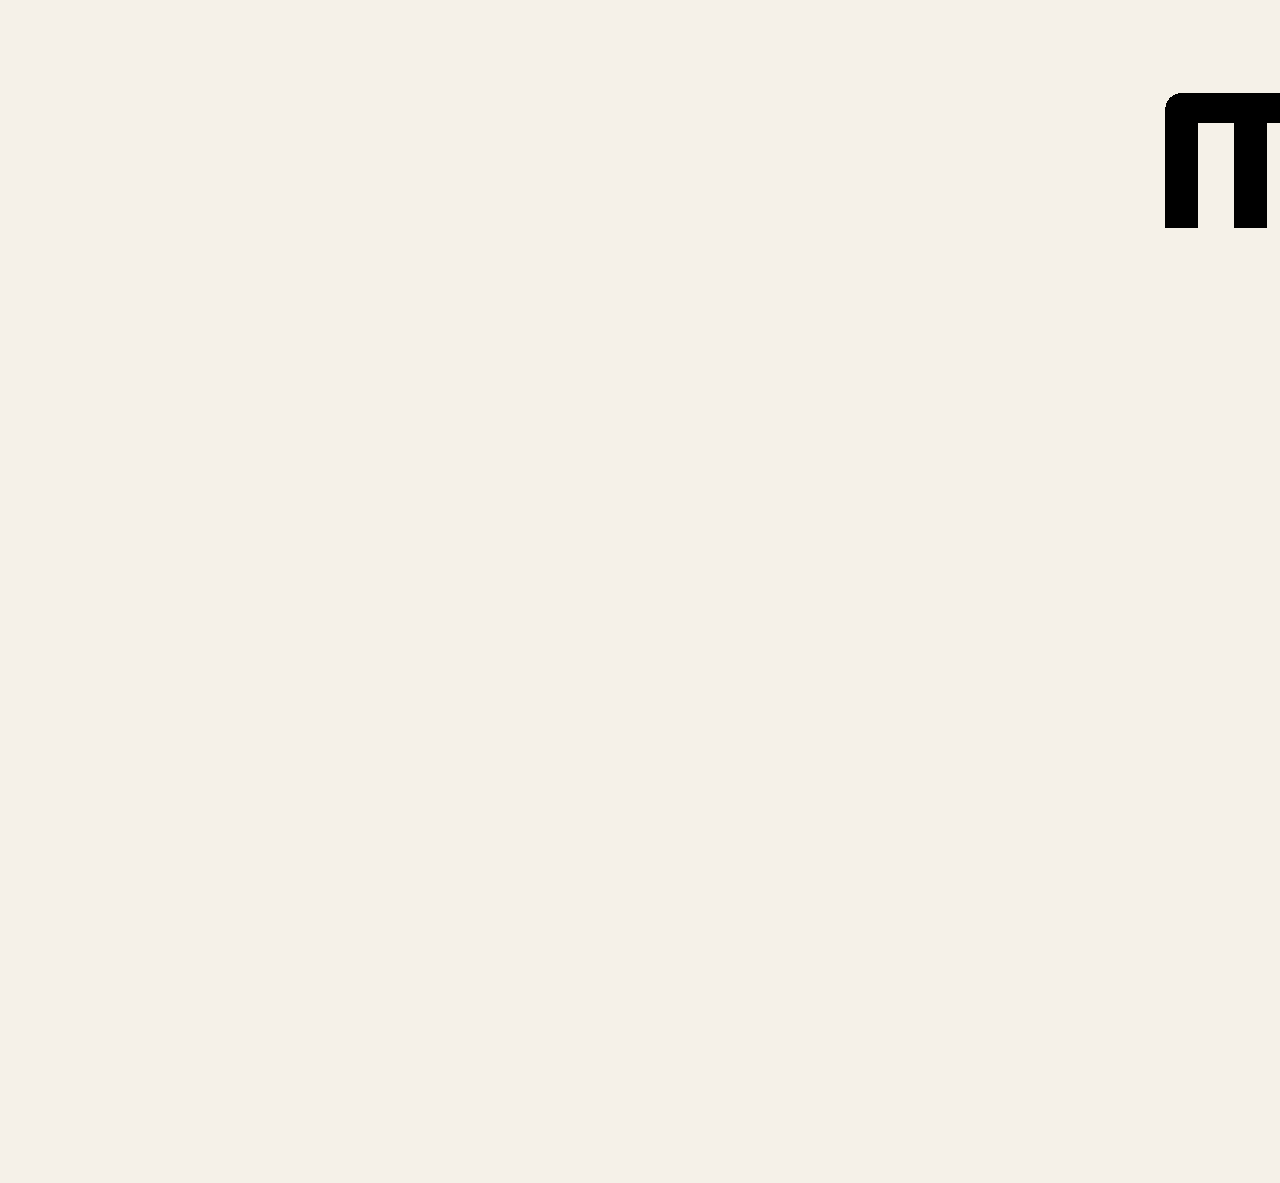
==== commit 63ac5933: "Update index.html" ====
--- a/index.html
+++ b/index.html
@@ -4,7 +4,7 @@
   <meta charset="UTF-8">
   <meta name="viewport" content="width=device-width, initial-scale=1.0">
 
-  <title>山竹 mtbamboo</title>
+  <title>山竹99 mtbamboo99</title>
 
   <link rel="stylesheet" href="styles.css">
 </head>
@@ -19,7 +19,13 @@
 
     <header>
 
-      <h1 class="site-name">山竹 mtbamboo</h1>
+      <a class="site-logo-link" href="index.html">
+        <img
+          src="images/logo_black.png"
+          alt="山竹99 mtbamboo99"
+          class="site-logo"
+        >
+      </a>
 
       <p class="page-title">
         Bilingual Gaming & Crafts / 中英双语游戏 & 手工直播
@@ -31,7 +37,7 @@
         <a href="schedule.html">Schedule</a>
         <a href="events.html">Events</a>
         <a href="mascots.html">Mascots</a>
-        <a href="subbenefits.html">Sub Benefits</a>
+        <a href="guide.html">Channel Guide</a>
       </nav>
 
     </header>
@@ -48,7 +54,7 @@
         <h2>About / 关于我</h2>
 
         <p>
-          Hi! I'm Bamboo.
+          🌱 <strong>Hi! I'm Bamboo!</strong>
         </p>
 
         <p>
@@ -57,9 +63,11 @@
         </p>
 
         <p>
-          This community is built for people who have lived multilingual
-          and multicultural lives, and for those who genuinely appreciate
-          and want to learn from those experiences.
+          <strong><em>
+            This community is built for people who have lived multilingual
+            and multicultural lives, and for those who genuinely appreciate
+            and want to learn from those experiences.
+          </em></strong>
         </p>
 
         <p>
@@ -69,6 +77,14 @@
         </p>
 
         <p>
+          <strong><em>My interests tend to come in seasons</em></strong> 🎲.
+          Rather than forcing myself to stick with one game or one kind of
+          content, I built this channel to follow what I'm genuinely excited
+          about. Some things become recurring favorites, some disappear for
+          a while, and there's always something new to explore.
+        </p>
+
+        <p>
           No matter the topic, what always comes first is bringing together
           people who value multilingual and multicultural experiences, and
           fostering a community built on curiosity and respect.
@@ -77,22 +93,31 @@
         <hr>
 
         <p>
-          大家好，我是山竹（mtbamboo99）！
-        </p>
-
-        <p>
-          中文是我的母语，目前在美国生活，也能流利使用英语。
-        </p>
-
-        <p>
-          本社区欢迎有多语言、多文化生活经历的人，也欢迎真心希望了解、
-          欣赏这些经历的朋友。
+          🌱 <strong>大家好，我是山竹！</strong>
+        </p>
+
+        <p>
+          我目前在美国生活。中文是我的母语，我也能流利使用英语。
+        </p>
+
+        <p>
+          <strong><em>
+            这个社区欢迎有多语言、多文化生活经历的人，也欢迎真心希望了解、
+            欣赏这些经历的朋友。
+          </em></strong>
         </p>
 
         <p>
           在 Twitch 和 YouTube，你会看到各种不同的内容。
           我会直播游戏、做手作，因为这些都是我的兴趣；
           我也会分享自己的生活与经历。
+        </p>
+
+        <p>
+          <strong><em>我是绝对的杂食主播</em></strong> 🎲。
+          比起为了固定频道定位而强迫自己一直玩同一个游戏、做同一种内容，
+          我更希望跟着自己真正感兴趣的东西走。
+          有些主题会反复出现，但也总会有新的东西想去探索。
         </p>
 
         <p>
@@ -240,18 +265,18 @@
           </a>
 
 
-          <!-- Subscriber Benefits -->
-
-          <a class="home-card" href="subbenefits.html">
-
-            <strong>Subscriber Benefits / 订阅福利</strong>
-
-            <span>
-              Emotes, badges, mascots & subscriber perks
-            </span>
-
-            <span>
-              订阅表情、徽章、Q版山竹及其他福利
+          <!-- Channel Guide -->
+
+          <a class="home-card" href="guide.html">
+
+            <strong>Channel Guide / 频道指南</strong>
+
+            <span>
+              Channel Points, emotes, subscriber benefits & more
+            </span>
+
+            <span>
+              频道点数、表情、订阅福利及其他频道功能
             </span>
 
           </a>
@@ -352,9 +377,11 @@
 
       </div>
 
-      <p class="footer-name">
-        山竹 mtbamboo
-      </p>
+      <img
+        src="images/logo_black.png"
+        alt="山竹99 mtbamboo99"
+        class="footer-logo"
+      >
 
     </footer>
 
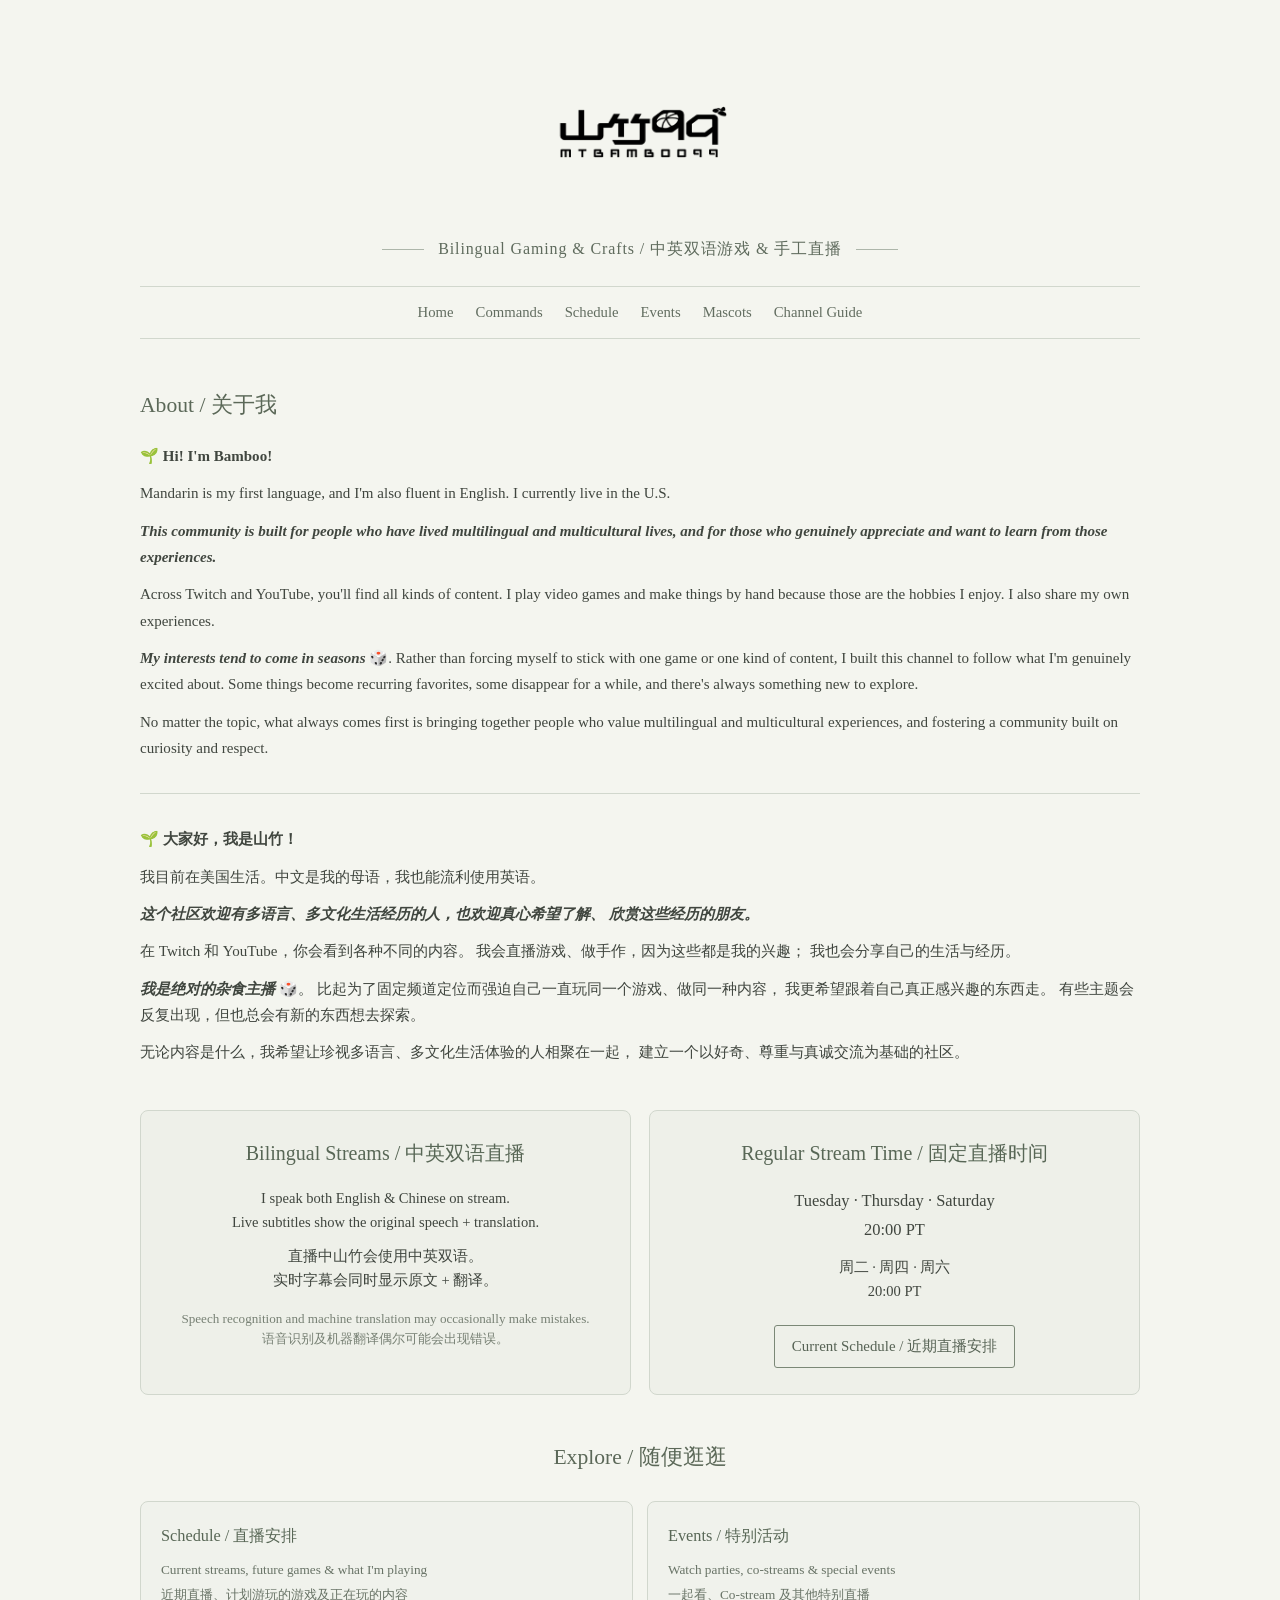
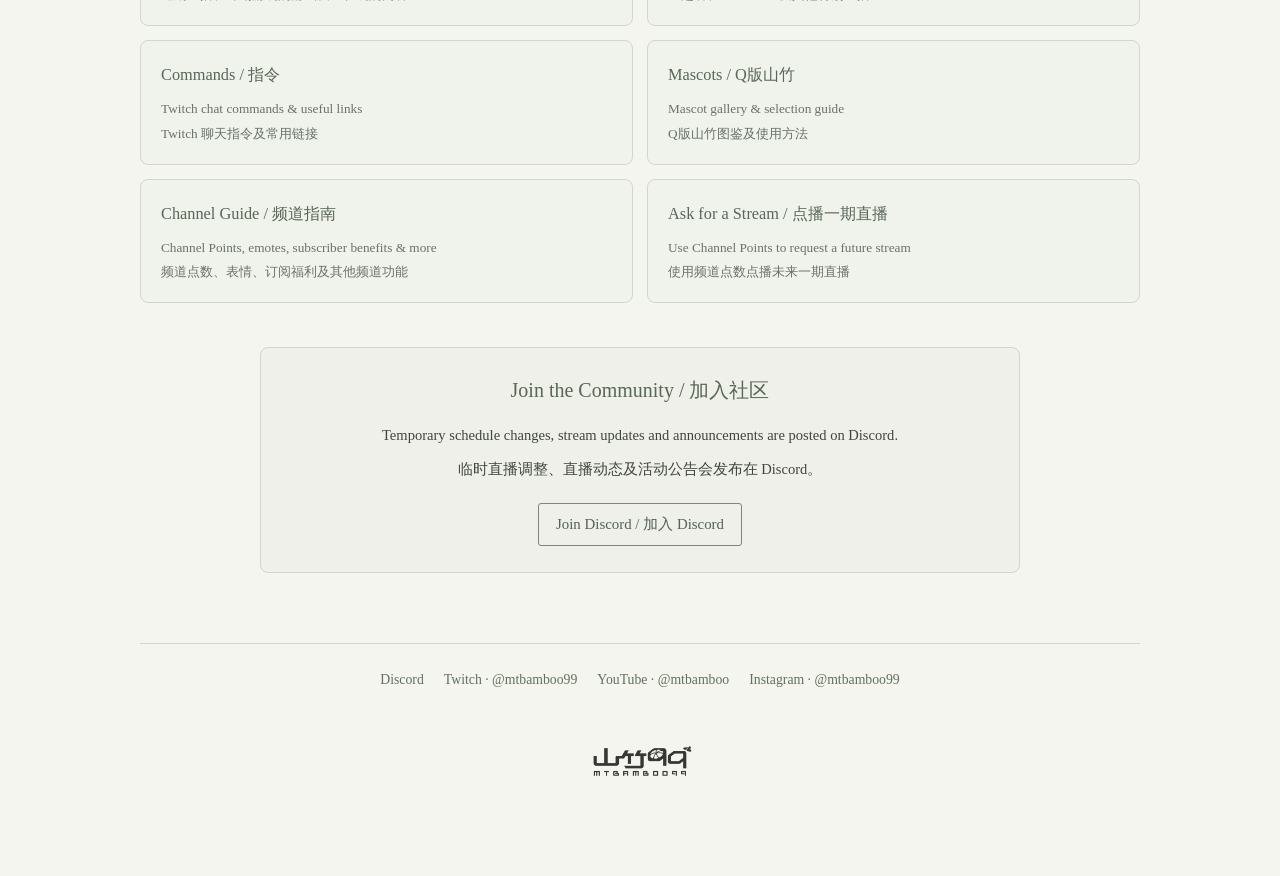
==== commit debc6cc3: "Update index.html" ====
--- a/index.html
+++ b/index.html
@@ -49,7 +49,7 @@
            About
            ========================= -->
 
-      <section>
+      <section class="about-section">
 
         <h2>About / 关于我</h2>
 
--- a/styles.css
+++ b/styles.css
@@ -1,5 +1,5 @@
 /* =========================================
-   山竹 mtbamboo — Shared Website Styles
+   山竹99 mtbamboo99 — Shared Website Styles
    ========================================= */
 
 
@@ -17,12 +17,12 @@
   margin: 0;
   padding: 0;
 
-  background: #f5f1e8;
-  color: #4a443b;
+  background: #f4f5ef;
+  color: #40463f;
 
   font-family: Georgia, "Times New Roman", serif;
-  font-size: 17px;
-  line-height: 1.7;
+  font-size: 16px;
+  line-height: 1.72;
 }
 
 
@@ -39,26 +39,71 @@
 
 header {
   text-align: center;
-  margin-bottom: 50px;
-}
+  margin-bottom: 48px;
+}
+
+
+/* Legacy text site-name styling */
 
 .site-name {
   margin: 0;
 
-  color: #51483d;
+  color: #566055;
 
   font-size: 2rem;
   font-weight: normal;
   letter-spacing: 0.04em;
 }
 
+
+/* Main commissioned logo */
+
+.site-logo-link {
+  display: inline-block;
+  text-decoration: none;
+}
+
+.site-logo {
+  display: block;
+
+  width: 280px;
+  max-width: 75vw;
+  height: auto;
+
+  margin: 0 auto;
+}
+
+
+/* Page label beneath logo */
+
 .page-title {
-  margin: 8px 0 0;
-
-  color: #756958;
-
-  font-size: 1.15rem;
+  display: flex;
+  align-items: center;
+  justify-content: center;
+
+  gap: 14px;
+
+  width: fit-content;
+
+  margin: 18px auto 0;
+
+  color: #5f6b5d;
+
+  font-size: 1rem;
   font-weight: normal;
+  letter-spacing: 0.055em;
+}
+
+.page-title::before,
+.page-title::after {
+  content: "";
+
+  display: block;
+
+  width: 42px;
+  height: 1px;
+
+  background: #adb6aa;
 }
 
 
@@ -71,18 +116,18 @@
 
   gap: 8px 22px;
 
-  margin-top: 25px;
-  padding: 14px 0;
-
-  border-top: 1px solid #cfc6b7;
-  border-bottom: 1px solid #cfc6b7;
+  margin-top: 23px;
+  padding: 13px 0;
+
+  border-top: 1px solid #d1d7cd;
+  border-bottom: 1px solid #d1d7cd;
 }
 
 nav a {
-  color: #6f6252;
+  color: #626d60;
 
   text-decoration: none;
-  font-size: 0.95rem;
+  font-size: 0.92rem;
 
   transition:
     color 0.2s ease,
@@ -90,7 +135,7 @@
 }
 
 nav a:hover {
-  color: #65705b;
+  color: #465244;
 }
 
 
@@ -101,7 +146,7 @@
 }
 
 section {
-  margin: 45px 0;
+  margin: 44px 0;
 }
 
 h1,
@@ -113,13 +158,13 @@
 h2 {
   margin: 0 0 18px;
 
-  color: #65705b;
-
-  font-size: 1.4rem;
+  color: #5b6858;
+
+  font-size: 1.35rem;
 }
 
 h3 {
-  color: #756958;
+  color: #677363;
 }
 
 p {
@@ -127,24 +172,36 @@
 }
 
 
+/* Long-form About copy */
+
+.about-section {
+  font-size: 0.94rem;
+  line-height: 1.75;
+}
+
+.about-section p {
+  margin: 11px 0;
+}
+
+
 /* ---------- Horizontal Divider ---------- */
 
 hr {
   margin: 32px 0;
 
   border: 0;
-  border-top: 1px solid #d8d0c3;
+  border-top: 1px solid #d1d7cd;
 }
 
 
 /* ---------- Links ---------- */
 
 a {
-  color: #65705b;
+  color: #61705e;
 }
 
 a:hover {
-  color: #4f5947;
+  color: #465244;
 }
 
 
@@ -189,7 +246,7 @@
 .command {
   padding: 20px 0;
 
-  border-bottom: 1px solid #d8d0c3;
+  border-bottom: 1px solid #d1d7cd;
 }
 
 .command:last-child {
@@ -199,18 +256,18 @@
 .command-name {
   margin-bottom: 3px;
 
-  color: #65705b;
-
-  font-size: 1.08rem;
+  color: #5b6858;
+
+  font-size: 1.05rem;
   font-weight: bold;
 }
 
 .note {
   margin-top: 4px;
 
-  color: #80776b;
-
-  font-size: 0.9rem;
+  color: #737c70;
+
+  font-size: 0.86rem;
 }
 
 
@@ -219,8 +276,8 @@
 code {
   padding: 2px 5px;
 
-  background: #ebe5da;
-  color: #65705b;
+  background: #e9ece5;
+  color: #566055;
 
   border-radius: 3px;
 
@@ -249,22 +306,25 @@
   display: inline-block;
 
   margin-top: 12px;
-  padding: 9px 18px;
-
-  border: 1px solid #8a7b62;
+  padding: 8px 17px;
+
+  border: 1px solid #7b8877;
   border-radius: 3px;
 
-  color: #655a49;
+  color: #566254;
 
   text-decoration: none;
+  font-size: 0.93rem;
 
   transition:
     background 0.2s ease,
-    color 0.2s ease;
+    color 0.2s ease,
+    border-color 0.2s ease;
 }
 
 .button:hover {
-  background: #8a7b62;
+  background: #667363;
+  border-color: #667363;
   color: #ffffff;
 }
 
@@ -272,7 +332,7 @@
 /* ---------- Schedule / Game Lists ---------- */
 
 .schedule-time {
-  font-size: 1.08rem;
+  font-size: 1.03rem;
   line-height: 1.8;
 }
 
@@ -288,9 +348,9 @@
 .game-card {
   padding: 18px 20px;
 
-  background: rgba(117, 105, 88, 0.07);
-
-  border: 1px solid #d8d0c3;
+  background: #eef0e9;
+
+  border: 1px solid #d1d7cd;
   border-radius: 6px;
 }
 
@@ -305,16 +365,16 @@
 .game-card h3 {
   margin: 0;
 
-  font-size: 1.05rem;
+  font-size: 1.02rem;
 }
 
 .game-card h3 a {
-  color: #65705b;
+  color: #5b6858;
   text-decoration: none;
 }
 
 .game-card h3 a:hover {
-  color: #4f5947;
+  color: #465244;
   text-decoration: underline;
 }
 
@@ -326,15 +386,15 @@
 
   margin-top: 10px;
 
-  color: #756f66;
-
-  font-size: 0.9rem;
+  color: #6e786c;
+
+  font-size: 0.86rem;
 }
 
 .game-meta strong {
   margin-right: 8px;
 
-  color: #61594f;
+  color: #596356;
 
   font-weight: normal;
 }
@@ -346,18 +406,18 @@
 
   border-radius: 999px;
 
-  font-size: 0.78rem;
+  font-size: 0.76rem;
   white-space: nowrap;
 }
 
 .stream-yes {
-  background: #e5ebe0;
-  color: #57644f;
+  background: #dde6da;
+  color: #4f614c;
 }
 
 .stream-unsure {
-  background: #ece5d8;
-  color: #776953;
+  background: #e4e8df;
+  color: #667063;
 }
 
 .game-list-note {
@@ -374,14 +434,20 @@
   gap: 18px;
 }
 
+
+/* Information / community cards */
+
 .info-card,
 .community-card {
-  padding: 28px;
-
-  background: rgba(117, 105, 88, 0.07);
-
-  border: 1px solid #d8d0c3;
+  padding: 26px;
+
+  background: #eef0e9;
+
+  border: 1px solid #d1d7cd;
   border-radius: 8px;
+
+  font-size: 0.91rem;
+  line-height: 1.65;
 }
 
 .info-card {
@@ -391,7 +457,24 @@
 .info-card h2,
 .community-card h2 {
   margin-top: 0;
-}
+  margin-bottom: 16px;
+
+  color: #586756;
+
+  font-size: 1.25rem;
+}
+
+.info-card .note {
+  margin-top: 17px;
+
+  color: #778074;
+
+  font-size: 0.82rem;
+  line-height: 1.55;
+}
+
+
+/* Explore cards */
 
 .home-links {
   display: grid;
@@ -408,14 +491,14 @@
 
   gap: 5px;
 
-  padding: 22px;
-
-  background: rgba(117, 105, 88, 0.07);
-
-  border: 1px solid #d8d0c3;
+  padding: 20px;
+
+  background: #f0f2ec;
+
+  border: 1px solid #d1d7cd;
   border-radius: 8px;
 
-  color: #4a443b;
+  color: #40463f;
 
   text-decoration: none;
 
@@ -426,10 +509,10 @@
 }
 
 .home-card:hover {
-  background: rgba(117, 105, 88, 0.12);
-  border-color: #bdb3a3;
-
-  color: #4a443b;
+  background: #e8ece5;
+  border-color: #aeb9ab;
+
+  color: #40463f;
 
   transform: translateY(-2px);
 }
@@ -437,18 +520,21 @@
 .home-card strong {
   margin-bottom: 5px;
 
-  color: #65705b;
-
-  font-size: 1.08rem;
+  color: #586756;
+
+  font-size: 1.02rem;
   font-weight: normal;
 }
 
 .home-card span {
-  color: #756f66;
-
-  font-size: 0.88rem;
+  color: #687366;
+
+  font-size: 0.83rem;
   line-height: 1.5;
 }
+
+
+/* Community card */
 
 .community-card {
   max-width: 760px;
@@ -466,7 +552,7 @@
   margin-top: 70px;
   padding-top: 24px;
 
-  border-top: 1px solid #cfc6b7;
+  border-top: 1px solid #d1d7cd;
 
   text-align: center;
 }
@@ -480,22 +566,40 @@
 }
 
 .footer-socials a {
-  color: #65705b;
+  color: #61705e;
 
   text-decoration: none;
-  font-size: 0.9rem;
+  font-size: 0.86rem;
 }
 
 .footer-socials a:hover {
-  color: #4f5947;
+  color: #465244;
   text-decoration: underline;
 }
+
+
+/* Commissioned footer logo */
+
+.footer-logo {
+  display: block;
+
+  width: 165px;
+  max-width: 55vw;
+  height: auto;
+
+  margin: 24px auto 0;
+
+  opacity: 0.78;
+}
+
+
+/* Legacy footer text */
 
 .footer-name {
   margin-top: 18px;
   margin-bottom: 0;
 
-  color: #8a8175;
+  color: #758071;
 
   font-size: 0.82rem;
 }
@@ -506,7 +610,7 @@
 @media (max-width: 600px) {
 
   body {
-    font-size: 16px;
+    font-size: 15px;
   }
 
   .page {
@@ -522,16 +626,40 @@
     font-size: 1.7rem;
   }
 
+  .site-logo {
+    width: 230px;
+    max-width: 78vw;
+  }
+
+  .page-title {
+    margin-top: 15px;
+
+    font-size: 0.94rem;
+    letter-spacing: 0.035em;
+  }
+
+  .page-title::before,
+  .page-title::after {
+    width: 25px;
+  }
+
   nav {
     gap: 7px 15px;
   }
 
   nav a {
-    font-size: 0.9rem;
+    font-size: 0.86rem;
   }
 
   section {
     margin: 32px 0;
+  }
+
+
+  /* About */
+
+  .about-section {
+    font-size: 0.96rem;
   }
 
 
@@ -583,4 +711,8 @@
     gap: 7px;
   }
 
-}
+  .footer-logo {
+    width: 145px;
+  }
+
+}
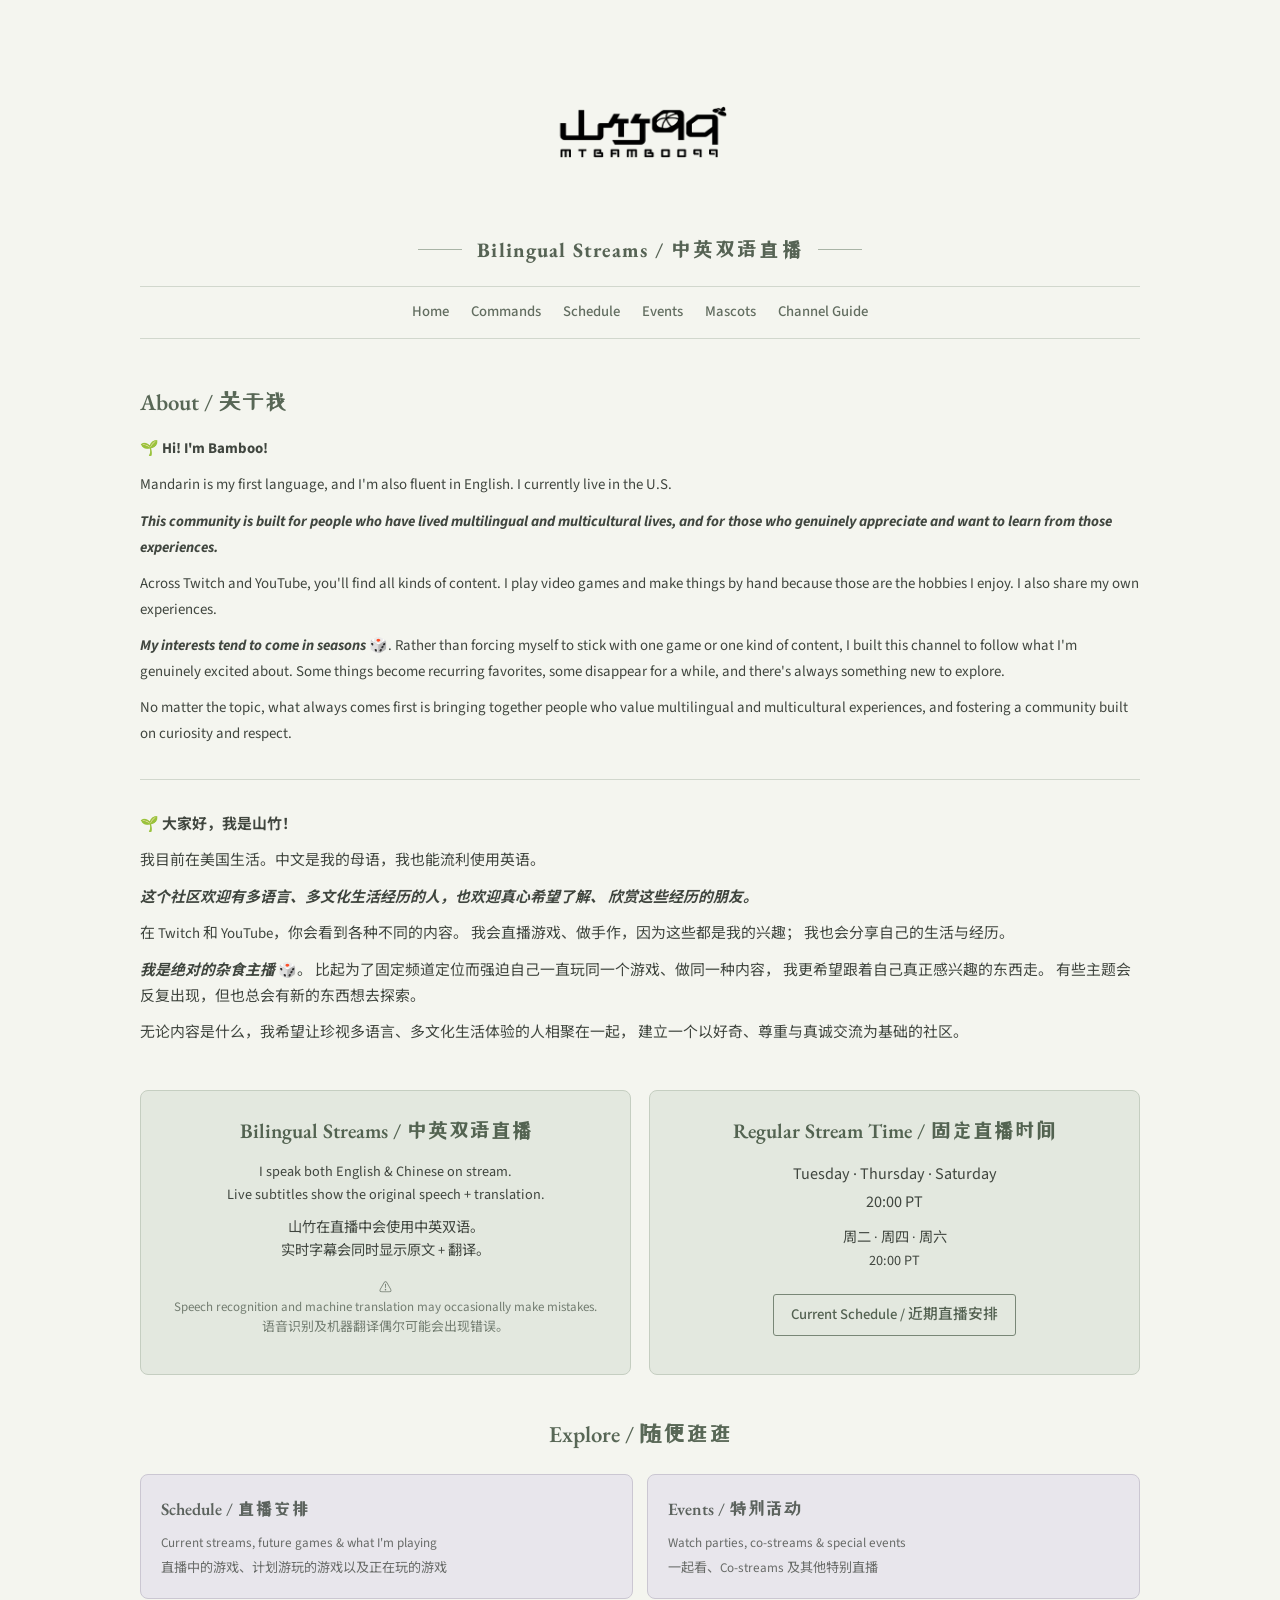
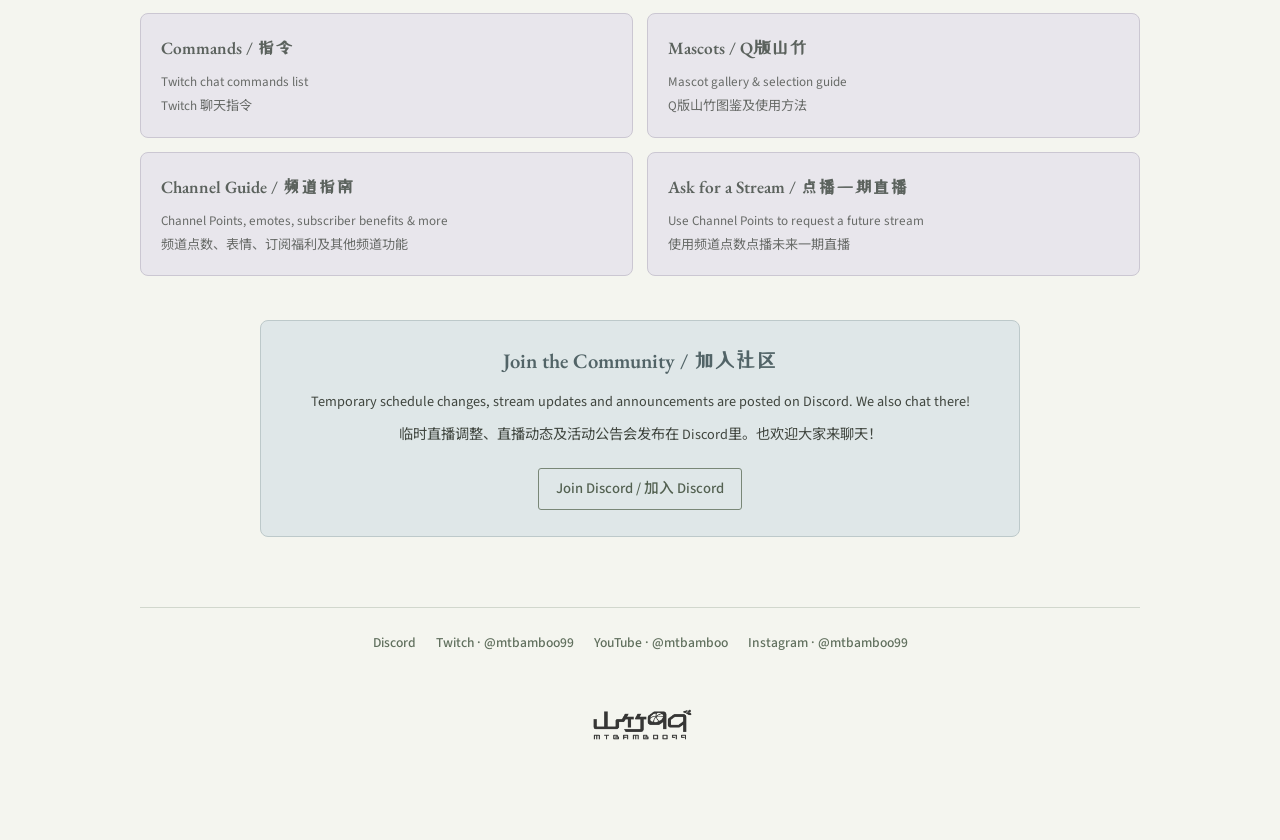
==== commit 90136590: "Update index.html" ====
--- a/index.html
+++ b/index.html
@@ -28,7 +28,7 @@
       </a>
 
       <p class="page-title">
-        Bilingual Gaming & Crafts / 中英双语游戏 & 手工直播
+        Bilingual Streams / 中英双语直播
       </p>
 
       <nav>
@@ -146,11 +146,12 @@
             </p>
 
             <p>
-              直播中山竹会使用中英双语。<br>
+              山竹在直播中会使用中英双语。<br>
               实时字幕会同时显示原文 + 翻译。
             </p>
 
             <p class="note">
+              ⚠️<br>
               Speech recognition and machine translation may occasionally make mistakes.<br>
               语音识别及机器翻译偶尔可能会出现错误。
             </p>
@@ -208,7 +209,7 @@
             </span>
 
             <span>
-              近期直播、计划游玩的游戏及正在玩的内容
+              直播中的游戏、计划游玩的游戏以及正在玩的游戏
             </span>
 
           </a>
@@ -225,7 +226,7 @@
             </span>
 
             <span>
-              一起看、Co-stream 及其他特别直播
+              一起看、Co-streams 及其他特别直播
             </span>
 
           </a>
@@ -238,11 +239,11 @@
             <strong>Commands / 指令</strong>
 
             <span>
-              Twitch chat commands & useful links
-            </span>
-
-            <span>
-              Twitch 聊天指令及常用链接
+              Twitch chat commands list
+            </span>
+
+            <span>
+              Twitch 聊天指令
             </span>
 
           </a>
@@ -314,11 +315,11 @@
 
         <p>
           Temporary schedule changes, stream updates and announcements
-          are posted on Discord.
-        </p>
-
-        <p>
-          临时直播调整、直播动态及活动公告会发布在 Discord。
+          are posted on Discord. We also chat there!
+        </p>
+
+        <p>
+          临时直播调整、直播动态及活动公告会发布在 Discord里。也欢迎大家来聊天！
         </p>
 
         <a
--- a/styles.css
+++ b/styles.css
@@ -1,3 +1,6 @@
+@import url('https://fonts.googleapis.com/css2?family=EB+Garamond:wght@400;500;600;700&family=Noto+Sans+SC:wght@400;500;600&family=Source+Sans+3:wght@400;500;600;700&family=ZCOOL+XiaoWei&display=swap');
+
+
 /* =========================================
    山竹99 mtbamboo99 — Shared Website Styles
    ========================================= */
@@ -20,9 +23,19 @@
   background: #f4f5ef;
   color: #40463f;
 
-  font-family: Georgia, "Times New Roman", serif;
+  /*
+     Source Sans 3 handles English.
+     Chinese characters automatically fall back to Noto Sans SC.
+  */
+  font-family:
+    "Source Sans 3",
+    "Noto Sans SC",
+    Arial,
+    Helvetica,
+    sans-serif;
+
   font-size: 16px;
-  line-height: 1.72;
+  line-height: 1.68;
 }
 
 
@@ -50,8 +63,14 @@
 
   color: #566055;
 
+  font-family:
+    "EB Garamond",
+    "ZCOOL XiaoWei",
+    Georgia,
+    serif;
+
   font-size: 2rem;
-  font-weight: normal;
+  font-weight: 700;
   letter-spacing: 0.04em;
 }
 
@@ -81,17 +100,28 @@
   align-items: center;
   justify-content: center;
 
-  gap: 14px;
+  gap: 15px;
 
   width: fit-content;
 
   margin: 18px auto 0;
 
-  color: #5f6b5d;
-
-  font-size: 1rem;
-  font-weight: normal;
+  color: #566354;
+
+  /*
+     English → EB Garamond
+     Chinese → ZCOOL XiaoWei fallback
+  */
+  font-family:
+    "EB Garamond",
+    "ZCOOL XiaoWei",
+    "Noto Sans SC",
+    serif;
+
+  font-size: 1.28rem;
+  font-weight: 700;
   letter-spacing: 0.055em;
+  line-height: 1.35;
 }
 
 .page-title::before,
@@ -100,10 +130,10 @@
 
   display: block;
 
-  width: 42px;
+  width: 44px;
   height: 1px;
 
-  background: #adb6aa;
+  background: #a9b4a6;
 }
 
 
@@ -128,6 +158,7 @@
 
   text-decoration: none;
   font-size: 0.92rem;
+  font-weight: 500;
 
   transition:
     color 0.2s ease,
@@ -149,22 +180,36 @@
   margin: 44px 0;
 }
 
+
+/*
+   Display fonts:
+   English → EB Garamond
+   Chinese → ZCOOL XiaoWei
+*/
+
 h1,
 h2,
 h3 {
-  font-weight: normal;
+  font-family:
+    "EB Garamond",
+    "ZCOOL XiaoWei",
+    "Noto Sans SC",
+    serif;
+
+  font-weight: 600;
 }
 
 h2 {
   margin: 0 0 18px;
 
-  color: #5b6858;
-
-  font-size: 1.35rem;
+  color: #586756;
+
+  font-size: 1.42rem;
+  line-height: 1.35;
 }
 
 h3 {
-  color: #677363;
+  color: #657262;
 }
 
 p {
@@ -175,8 +220,8 @@
 /* Long-form About copy */
 
 .about-section {
-  font-size: 0.94rem;
-  line-height: 1.75;
+  font-size: 0.93rem;
+  line-height: 1.72;
 }
 
 .about-section p {
@@ -246,7 +291,7 @@
 .command {
   padding: 20px 0;
 
-  border-bottom: 1px solid #d1d7cd;
+  border-bottom: 1px dashed #ccd3c9;
 }
 
 .command:last-child {
@@ -254,37 +299,50 @@
 }
 
 .command-name {
-  margin-bottom: 3px;
-
-  color: #5b6858;
-
-  font-size: 1.05rem;
-  font-weight: bold;
-}
-
-.note {
-  margin-top: 4px;
-
-  color: #737c70;
-
-  font-size: 0.86rem;
-}
-
-
-/* ---------- Code / Commands ---------- */
-
-code {
-  padding: 2px 5px;
-
-  background: #e9ece5;
-  color: #566055;
-
-  border-radius: 3px;
+  display: inline-block;
+
+  margin-bottom: 8px;
+  padding: 4px 8px;
+
+  background: #e8ece5;
+
+  border: 1px solid #c8d0c4;
+  border-radius: 4px;
+
+  color: #4f5d4d;
 
   font-family:
     "Courier New",
     monospace;
 
+  font-size: 0.95rem;
+  font-weight: 700;
+  line-height: 1.2;
+}
+
+.note {
+  margin-top: 4px;
+
+  color: #737c70;
+
+  font-size: 0.85rem;
+}
+
+
+/* ---------- Code / Commands ---------- */
+
+code {
+  padding: 2px 5px;
+
+  background: #e8ece5;
+  color: #566055;
+
+  border-radius: 3px;
+
+  font-family:
+    "Courier New",
+    monospace;
+
   font-size: 0.92em;
 }
 
@@ -308,13 +366,15 @@
   margin-top: 12px;
   padding: 8px 17px;
 
-  border: 1px solid #7b8877;
+  border: 1px solid #798777;
   border-radius: 3px;
 
-  color: #566254;
+  color: #536151;
 
   text-decoration: none;
-  font-size: 0.93rem;
+
+  font-size: 0.92rem;
+  font-weight: 500;
 
   transition:
     background 0.2s ease,
@@ -329,11 +389,28 @@
 }
 
 
+/* ---------- Blue Cards ---------- */
+
+/*
+   Reusable blue-card treatment.
+
+   Add class="blue-card" to any blue informational card.
+   Buttons inside blue cards receive a blue hover instead
+   of the site's normal green hover.
+*/
+
+.blue-card .button:hover {
+  background: #667d82;
+  border-color: #667d82;
+  color: #ffffff;
+}
+
+
 /* ---------- Schedule / Game Lists ---------- */
 
 .schedule-time {
-  font-size: 1.03rem;
-  line-height: 1.8;
+  font-size: 1.01rem;
+  line-height: 1.75;
 }
 
 .game-list {
@@ -348,10 +425,19 @@
 .game-card {
   padding: 18px 20px;
 
-  background: #eef0e9;
-
-  border: 1px solid #d1d7cd;
+  background: #e8ede5;
+
+  border: 1px solid #cbd4c7;
   border-radius: 6px;
+}
+
+
+/* Blue-gray cards for games currently being played
+   outside the regular schedule */
+
+.also-playing .game-card {
+  background: #e2e9ea;
+  border-color: #c3ced0;
 }
 
 .game-card-header {
@@ -365,11 +451,11 @@
 .game-card h3 {
   margin: 0;
 
-  font-size: 1.02rem;
+  font-size: 1.06rem;
 }
 
 .game-card h3 a {
-  color: #5b6858;
+  color: #586756;
   text-decoration: none;
 }
 
@@ -388,7 +474,7 @@
 
   color: #6e786c;
 
-  font-size: 0.86rem;
+  font-size: 0.85rem;
 }
 
 .game-meta strong {
@@ -396,7 +482,7 @@
 
   color: #596356;
 
-  font-weight: normal;
+  font-weight: 600;
 }
 
 .stream-status {
@@ -406,18 +492,23 @@
 
   border-radius: 999px;
 
-  font-size: 0.76rem;
+  font-size: 0.75rem;
   white-space: nowrap;
 }
 
+
 .stream-yes {
-  background: #dde6da;
-  color: #4f614c;
+  background: #718670;
+  color: #ffffff;
+
+  border: 1px solid #687d67;
 }
 
 .stream-unsure {
-  background: #e4e8df;
-  color: #667063;
+  background: #b08a56;
+  color: #ffffff;
+
+  border: 1px solid #a27d4c;
 }
 
 .game-list-note {
@@ -435,46 +526,42 @@
 }
 
 
-/* Information / community cards */
-
-.info-card,
-.community-card {
+/* ---------- Information Cards ---------- */
+
+.info-card {
   padding: 26px;
 
-  background: #eef0e9;
-
-  border: 1px solid #d1d7cd;
+  background: #e3e8df;
+
+  border: 1px solid #c5cec1;
   border-radius: 8px;
 
-  font-size: 0.91rem;
-  line-height: 1.65;
-}
-
-.info-card {
+  font-size: 0.89rem;
+  line-height: 1.62;
+
   text-align: center;
 }
 
-.info-card h2,
-.community-card h2 {
+.info-card h2 {
   margin-top: 0;
-  margin-bottom: 16px;
-
-  color: #586756;
-
-  font-size: 1.25rem;
+  margin-bottom: 15px;
+
+  color: #536351;
+
+  font-size: 1.29rem;
 }
 
 .info-card .note {
   margin-top: 17px;
 
-  color: #778074;
-
-  font-size: 0.82rem;
-  line-height: 1.55;
-}
-
-
-/* Explore cards */
+  color: #737d71;
+
+  font-size: 0.81rem;
+  line-height: 1.52;
+}
+
+
+/* ---------- Explore Cards ---------- */
 
 .home-links {
   display: grid;
@@ -493,9 +580,14 @@
 
   padding: 20px;
 
-  background: #f0f2ec;
-
-  border: 1px solid #d1d7cd;
+  /*
+     Muted lavender-gray:
+     distinct from the green info cards
+     without becoming bright or saturated.
+  */
+  background: #e8e6ec;
+
+  border: 1px solid #cbc7d2;
   border-radius: 8px;
 
   color: #40463f;
@@ -509,8 +601,8 @@
 }
 
 .home-card:hover {
-  background: #e8ece5;
-  border-color: #aeb9ab;
+  background: #dfdce5;
+  border-color: #bcb6c6;
 
   color: #40463f;
 
@@ -520,21 +612,27 @@
 .home-card strong {
   margin-bottom: 5px;
 
-  color: #586756;
-
-  font-size: 1.02rem;
-  font-weight: normal;
+  color: #5b625d;
+
+  font-family:
+    "EB Garamond",
+    "ZCOOL XiaoWei",
+    "Noto Sans SC",
+    serif;
+
+  font-size: 1.08rem;
+  font-weight: 600;
 }
 
 .home-card span {
-  color: #687366;
-
-  font-size: 0.83rem;
-  line-height: 1.5;
-}
-
-
-/* Community card */
+  color: #686b68;
+
+  font-size: 0.82rem;
+  line-height: 1.47;
+}
+
+
+/* ---------- Community / Blue Information Cards ---------- */
 
 .community-card {
   max-width: 760px;
@@ -542,7 +640,44 @@
   margin-left: auto;
   margin-right: auto;
 
+  padding: 26px;
+
+  /*
+     Muted blue-gray:
+     gives community/CTA content its own identity.
+  */
+  background: #dfe7e8;
+
+  border: 1px solid #bdc9ca;
+  border-radius: 8px;
+
+  font-size: 0.89rem;
+  line-height: 1.62;
+
   text-align: center;
+}
+
+.community-card h2 {
+  margin-top: 0;
+  margin-bottom: 15px;
+
+  color: #526467;
+
+  font-size: 1.29rem;
+}
+
+
+/*
+   Community cards are blue cards by design,
+   so retain blue button behavior even if the HTML
+   does not explicitly include the blue-card class.
+*/
+
+.community-card .button:hover,
+.blue-card .button:hover {
+  background: #667d82;
+  border-color: #667d82;
+  color: #ffffff;
 }
 
 
@@ -569,7 +704,9 @@
   color: #61705e;
 
   text-decoration: none;
-  font-size: 0.86rem;
+
+  font-size: 0.85rem;
+  font-weight: 500;
 }
 
 .footer-socials a:hover {
@@ -634,13 +771,15 @@
   .page-title {
     margin-top: 15px;
 
-    font-size: 0.94rem;
+    gap: 10px;
+
+    font-size: 1.08rem;
     letter-spacing: 0.035em;
   }
 
   .page-title::before,
   .page-title::after {
-    width: 25px;
+    width: 24px;
   }
 
   nav {
@@ -648,7 +787,7 @@
   }
 
   nav a {
-    font-size: 0.86rem;
+    font-size: 0.85rem;
   }
 
   section {
@@ -659,7 +798,7 @@
   /* About */
 
   .about-section {
-    font-size: 0.96rem;
+    font-size: 0.94rem;
   }
 
 
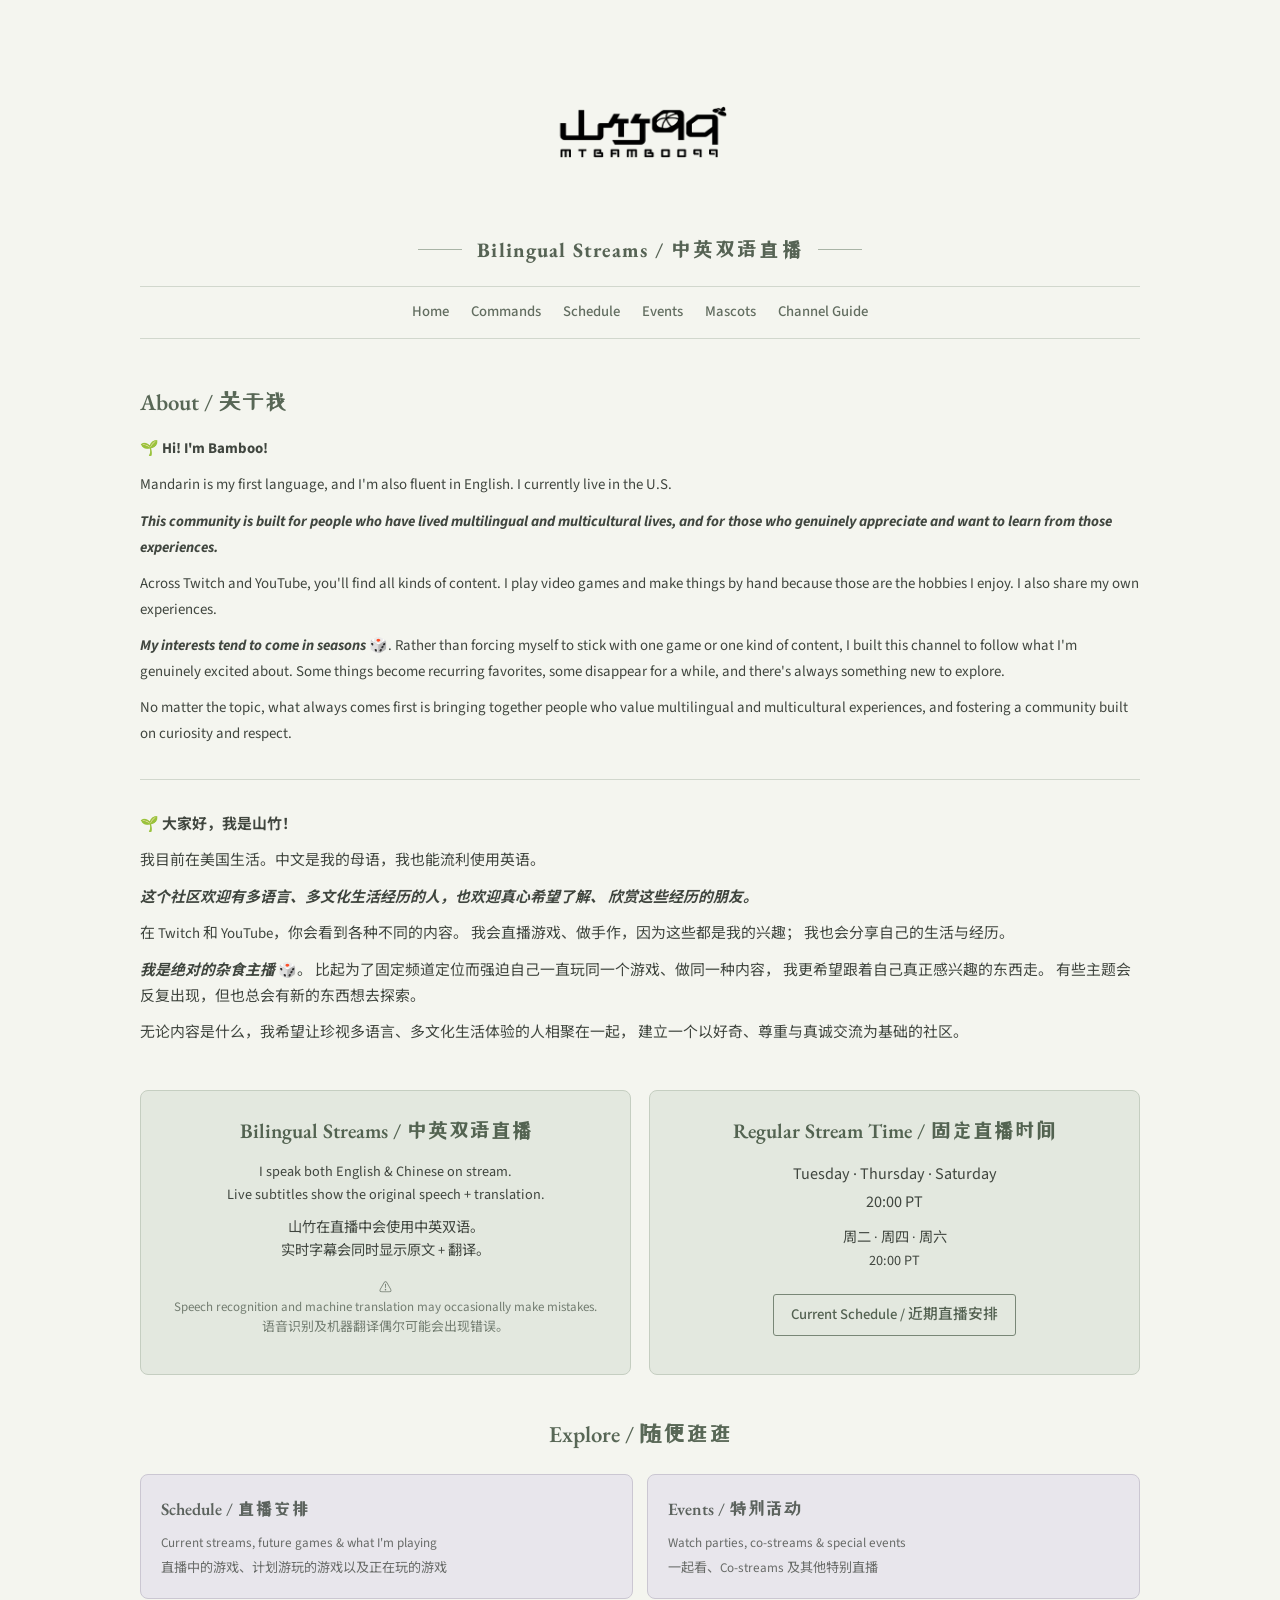
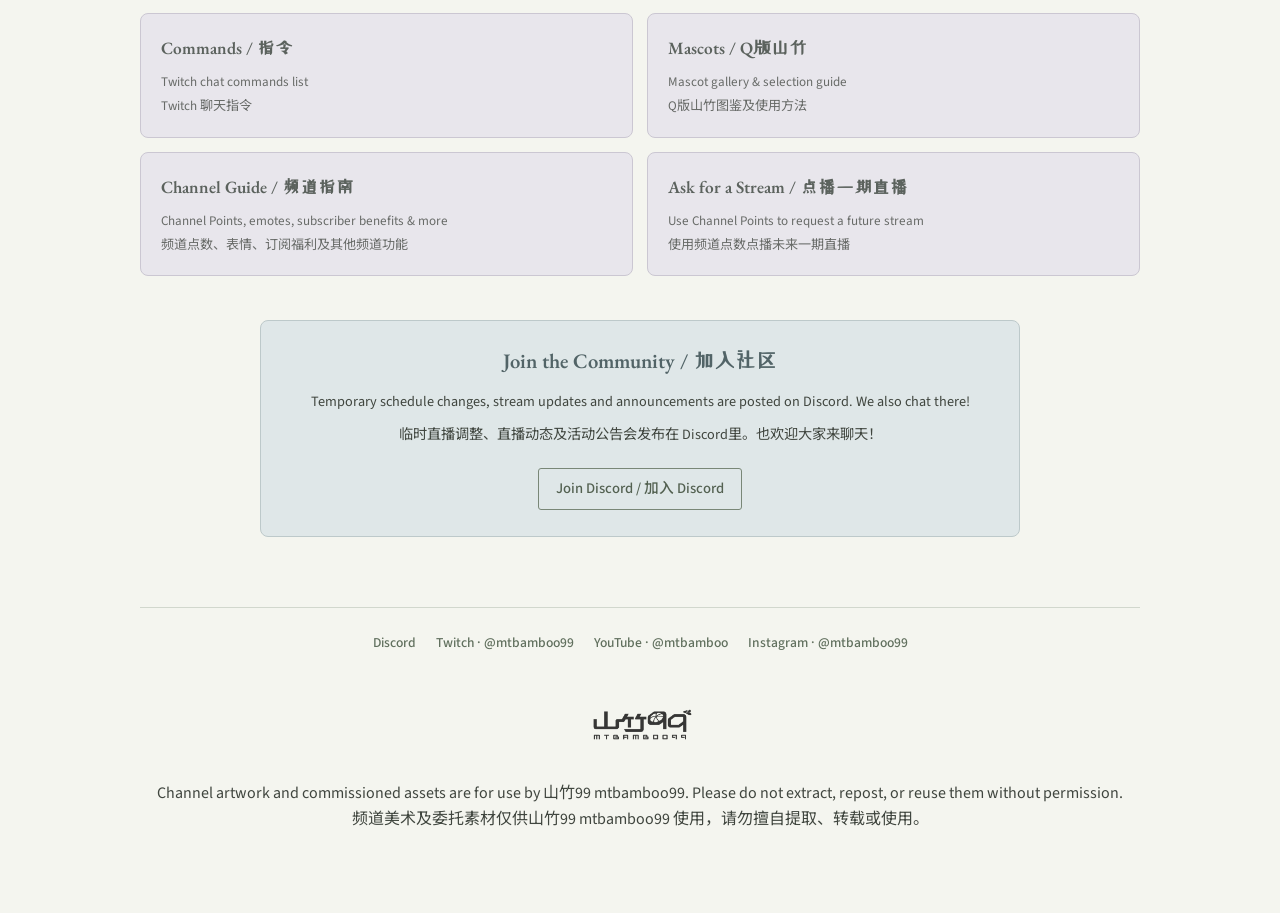
==== commit fa4fcb52: "Update index.html" ====
--- a/index.html
+++ b/index.html
@@ -384,6 +384,12 @@
         class="footer-logo"
       >
 
+      <p class="asset-notice">
+        Channel artwork and commissioned assets are for use by 山竹99 mtbamboo99.
+        Please do not extract, repost, or reuse them without permission.<br>
+        频道美术及委托素材仅供山竹99 mtbamboo99 使用，请勿擅自提取、转载或使用。
+      </p>
+
     </footer>
 
   </div>
--- a/styles.css
+++ b/styles.css
@@ -854,4 +854,17 @@
     width: 145px;
   }
 
-}
+  .asset-notice {
+    max-width: 680px;
+
+    margin: 16px auto 0;
+
+    color: #8a9287;
+
+    font-size: 0.68rem;
+    line-height: 1.55;
+
+    text-align: center;
+}
+
+}
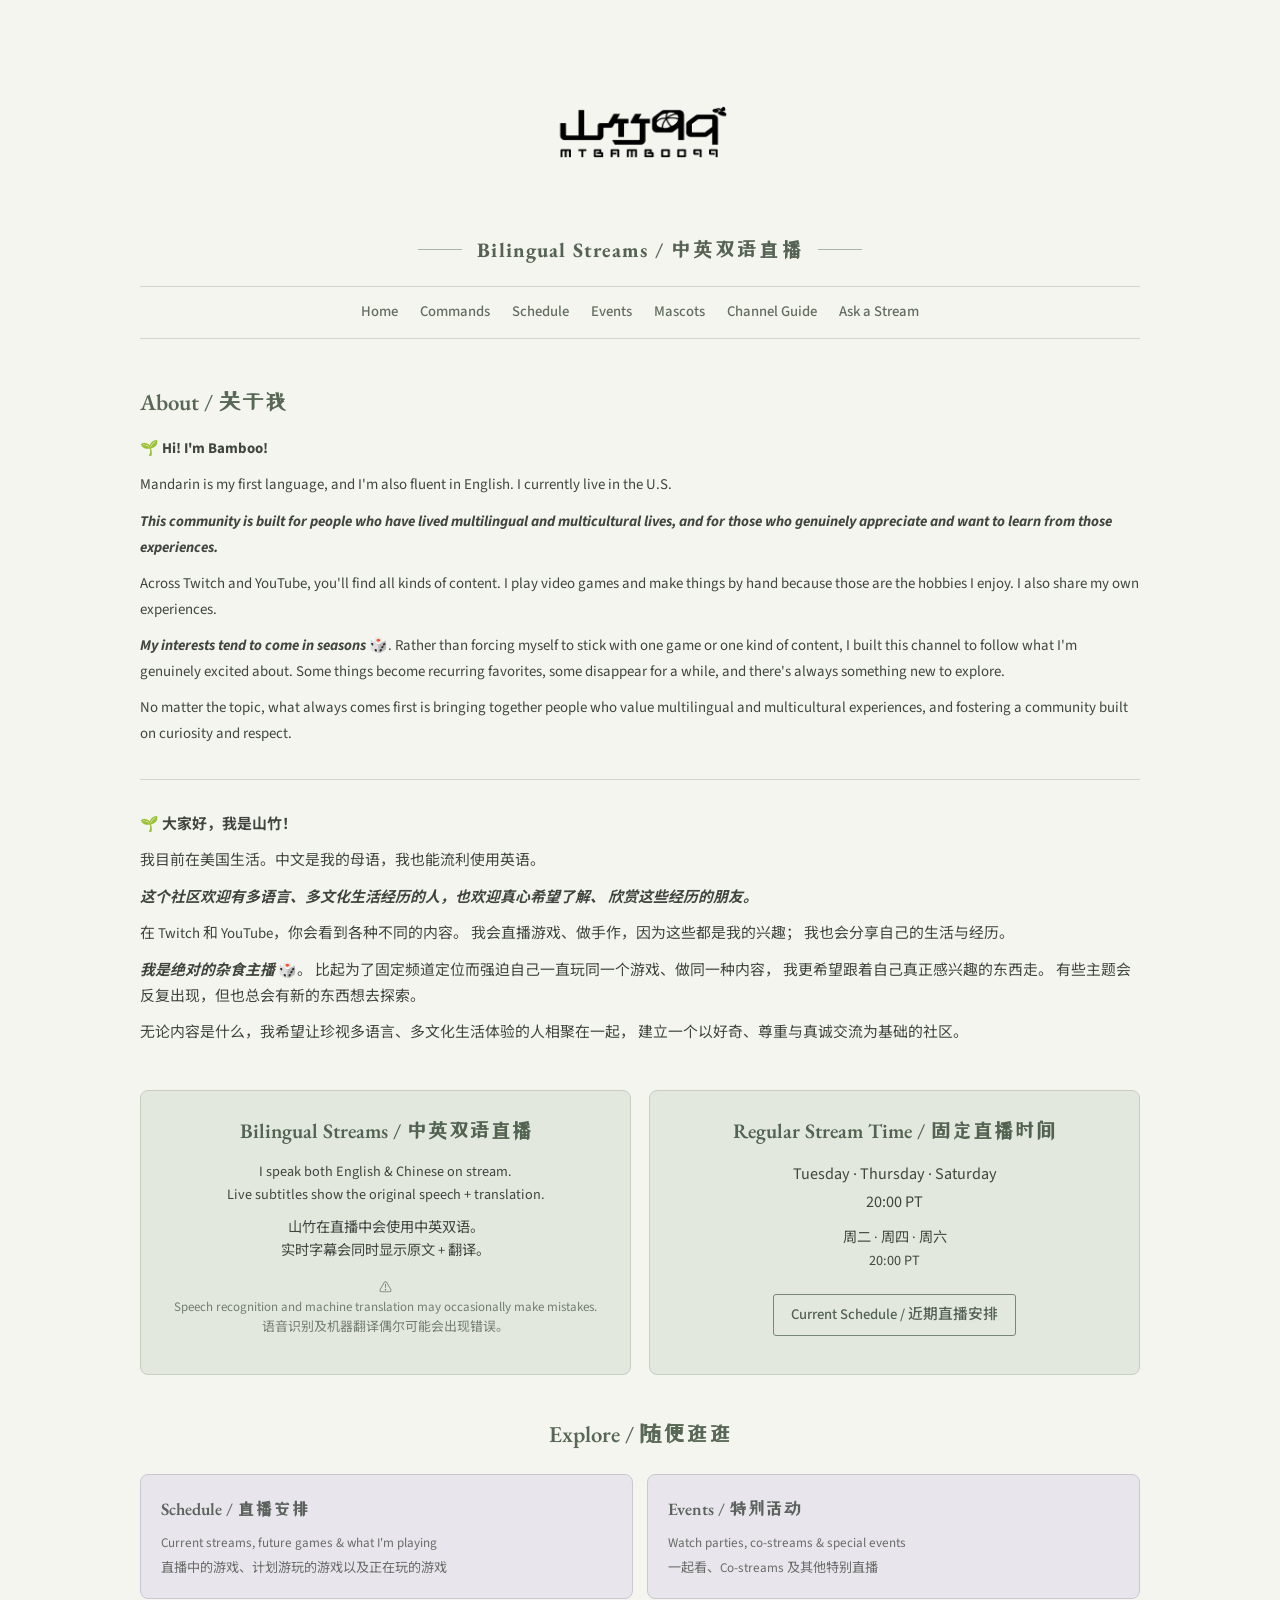
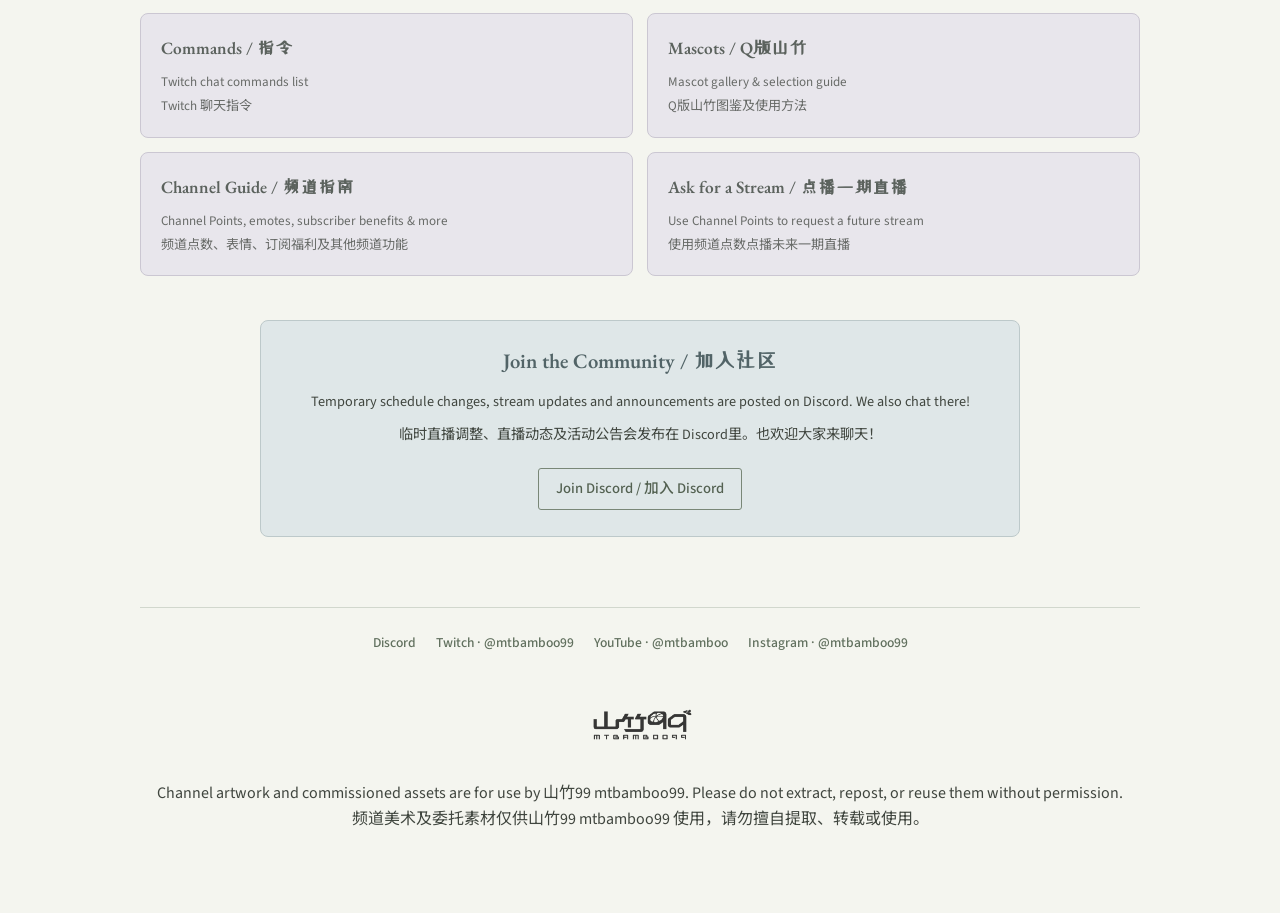
==== commit 85f11874: "Update index.html" ====
--- a/index.html
+++ b/index.html
@@ -38,6 +38,7 @@
         <a href="events.html">Events</a>
         <a href="mascots.html">Mascots</a>
         <a href="guide.html">Channel Guide</a>
+        <a href="requeststream.html">Ask a Stream</a>
       </nav>
 
     </header>
--- a/styles.css
+++ b/styles.css
@@ -413,6 +413,90 @@
   line-height: 1.75;
 }
 
+/* ---------- Weekly Schedule Table ---------- */
+
+.schedule-table-wrapper {
+  margin-top: 24px;
+  margin-bottom: 22px;
+  border: 2px solid #b8c4b4;
+  border-radius: 6px;
+
+  overflow-x: auto;
+}
+
+.schedule-table {
+  width: 100%;
+
+  border-collapse: collapse;
+  table-layout: fixed;
+
+  border: none;
+}
+
+.schedule-table th,
+.schedule-table td {
+  padding: 16px 14px;
+
+  border-right: 1px solid #cbd4c7;
+  border-bottom: 1px solid #cbd4c7;
+
+  text-align: center;
+  vertical-align: middle;
+}
+
+.schedule-table th:last-child,
+.schedule-table td:last-child {
+  border-right: none;
+}
+
+.schedule-table tbody tr:last-child th,
+.schedule-table tbody tr:last-child td {
+  border-bottom: none;
+}
+
+.schedule-table thead th {
+  background: #e8ede5;
+
+  color: #586756;
+
+  font-family:
+    "EB Garamond",
+    "ZCOOL XiaoWei",
+    "Noto Sans SC",
+    serif;
+
+  font-size: 1rem;
+  font-weight: 600;
+}
+
+.schedule-table thead th:first-child {
+  width: 110px;
+}
+
+.schedule-table tbody th {
+  background: #eef1eb;
+
+  color: #626d60;
+
+  font-size: 0.86rem;
+  font-weight: 600;
+}
+
+.schedule-table td {
+  background: #f8f9f5;
+
+  color: #555e53;
+
+  font-size: 0.9rem;
+  line-height: 1.45;
+}
+
+.schedule-table td strong {
+  color: #4f5d4d;
+
+  font-size: 1rem;
+}
+
 .game-list {
   display: flex;
   flex-direction: column;
@@ -511,8 +595,313 @@
   border: 1px solid #a27d4c;
 }
 
+.stream-evergreen {
+  background: #dce9da;
+  color: #486348;
+
+  border: 1px solid #b8cbb5;
+}
+
+.stream-takeover {
+  background: #f3dfc8;
+  color: #825728;
+
+  border: 1px solid #dfbd96;
+}
+
+.stream-chill {
+  background: #dce8ee;
+  color: #456773;
+
+  border: 1px solid #b8ccd4;
+}
+
 .game-list-note {
   margin-top: 18px;
+}
+
+/* ---------- Events ---------- */
+
+.event {
+  max-width: 900px;
+  margin-left: auto;
+  margin-right: auto;
+}
+
+/* Event text sections */
+
+.event-section {
+  margin: 30px 0;
+}
+
+.event-section > h3 {
+  margin: 0 0 18px;
+
+  color: #586756;
+
+  font-size: 1.35rem;
+  text-align: left;
+}
+
+
+/* Event hero */
+
+.event-header {
+  margin-bottom: 30px;
+  text-align: center;
+}
+
+.event-kicker {
+  margin: 0 0 8px;
+
+  color: #8a7655;
+
+  font-size: 0.76rem;
+  font-weight: 700;
+  letter-spacing: 0.14em;
+  text-transform: uppercase;
+}
+
+.event-title {
+  margin: 0 0 22px;
+
+  color: #4f5d4d;
+
+  font-size: 2.55rem;
+  line-height: 1.2;
+}
+
+
+/* Event date / timezone banner */
+
+.event-date {
+  display: inline-grid;
+  grid-template-columns: 1fr auto 1fr;
+  align-items: center;
+
+  gap: 8px 18px;
+
+  min-width: 560px;
+  max-width: 100%;
+
+  padding: 10px 24px 12px;
+
+  background:
+    linear-gradient(
+      135deg,
+      #eef1e9,
+      #f6f0e4
+    );
+
+  border: 2px solid #b8aa88;
+  border-radius: 999px;
+
+  box-shadow: 0 3px 10px rgba(70, 76, 65, 0.05);
+
+  color: #536351;
+}
+
+.event-date-label {
+  grid-column: 1 / -1;
+
+  margin-bottom: -2px;
+
+  color: #8a7655;
+
+  font-size: 0.68rem;
+  font-weight: 700;
+  letter-spacing: 0.11em;
+
+  line-height: 1.1;
+
+  text-align: center;
+}
+
+.event-date strong {
+  font-size: 0.96rem;
+  line-height: 1.2;
+
+  text-align: center;
+}
+
+.event-date span {
+  font-size: 0.76rem;
+  line-height: 1.2;
+  letter-spacing: 0.02em;
+
+  text-align: center;
+}
+
+.event-date-divider {
+  width: 1px;
+  height: 30px;
+
+  margin: 0;
+
+  background: #c6b99d;
+}
+
+
+/* Event intro + mascot */
+
+.event-intro {
+  display: grid;
+  grid-template-columns: minmax(0, 1fr) 200px;
+
+  align-items: center;
+  gap: 30px;
+
+  margin: 30px 0;
+}
+
+.event-mascot-preview {
+  text-align: center;
+}
+
+.event-mascot-image {
+  display: block;
+
+  width: 100%;
+  max-width: 120px;
+  height: auto;
+
+  margin: 0 auto;
+}
+
+.event-mascot-link {
+  margin-top: 16px;
+
+  font-size: 0.9rem;
+}
+
+.event-mascot-link a {
+  font-weight: 600;
+}
+
+
+/* Unlock split layout */
+
+.event-unlock-grid {
+  display: grid;
+  grid-template-columns: 1fr 1fr;
+
+  gap: 20px;
+
+  margin: 30px 0;
+}
+
+
+/* Permanent Festival Collection */
+
+.event-unlock-card {
+  padding: 24px;
+
+  background: #f1eadb;
+  border: 1px solid #d8c6a3;
+  border-radius: 8px;
+}
+
+.event-unlock-card h3 {
+  margin-top: 0;
+  margin-bottom: 14px;
+
+  color: #745c36;
+}
+
+
+/* How to unlock */
+
+.event-unlock-howto {
+  padding: 24px;
+
+  background: #e9eee7;
+  border: 1px solid #c6d0c2;
+  border-radius: 8px;
+}
+
+.event-unlock-howto h3 {
+  margin-top: 0;
+  margin-bottom: 14px;
+
+  color: #586756;
+}
+
+
+/* Chat commands */
+
+.event-command {
+  margin: 12px 0 18px;
+  padding: 13px 16px;
+
+  overflow-x: auto;
+
+  background: #687067;
+  border: 1px solid #596158;
+  border-radius: 6px;
+
+  color: #f7f8f4;
+  font-size: 0.92rem;
+}
+
+.event-command code {
+  padding: 0;
+
+  background: transparent;
+  color: inherit;
+
+  border-radius: 0;
+
+  font-family:
+    Consolas,
+    "Courier New",
+    monospace;
+}
+
+
+/* Important warning */
+
+.event-warning {
+  margin: 32px 0;
+  padding: 24px 26px;
+
+  background: #f3dddd;
+  border: 2px solid #b86666;
+  border-radius: 8px;
+
+  color: #633838;
+
+  font-size: 0.9rem;
+  line-height: 1.6;
+}
+
+.event-warning h3 {
+  margin-top: 0;
+  margin-bottom: 16px;
+
+  color: #7c3535;
+}
+
+.event-warning strong {
+  color: #733232;
+}
+
+.event-warning hr {
+  margin: 20px 0;
+
+  border: 0;
+  border-top: 1px solid #d6a3a3;
+}
+
+
+/* Casual event stream note */
+
+.event-stream-note {
+  margin-top: 26px;
+
+  text-align: center;
+
+  color: #687166;
+  font-size: 0.95rem;
 }
 
 
@@ -810,6 +1199,14 @@
 
 
   /* Schedule */
+  .schedule-table {
+    min-width: 620px;
+  }
+
+  .schedule-table th,
+  .schedule-table td {
+    padding: 13px 10px;
+  }
 
   .game-card {
     padding: 16px;
@@ -827,6 +1224,59 @@
     gap: 3px;
   }
 
+    /* Events */
+
+  .event-title {
+    font-size: 1.9rem;
+  }
+
+  .event-date {
+    min-width: 0;
+    width: 100%;
+    max-width: 100%;
+
+    grid-template-columns: 1fr;
+    gap: 6px;
+
+    padding: 14px 16px;
+
+    border-radius: 12px;
+  }
+
+  .event-date-divider {
+    width: 40px;
+    height: 1px;
+
+    margin: 4px auto;
+  }
+
+  .event-intro {
+    grid-template-columns: 1fr;
+
+    gap: 18px;
+  }
+
+  .event-mascot-preview {
+    order: -1;
+  }
+
+  .event-mascot-image {
+    max-width: 110px;
+  }
+
+  .event-unlock-grid {
+    grid-template-columns: 1fr;
+  }
+
+  .event-unlock-card,
+  .event-unlock-howto,
+  .event-warning {
+    padding: 18px;
+  }
+
+  .event-command {
+    padding: 12px 14px;
+  }
 
   /* Home Page */
 
